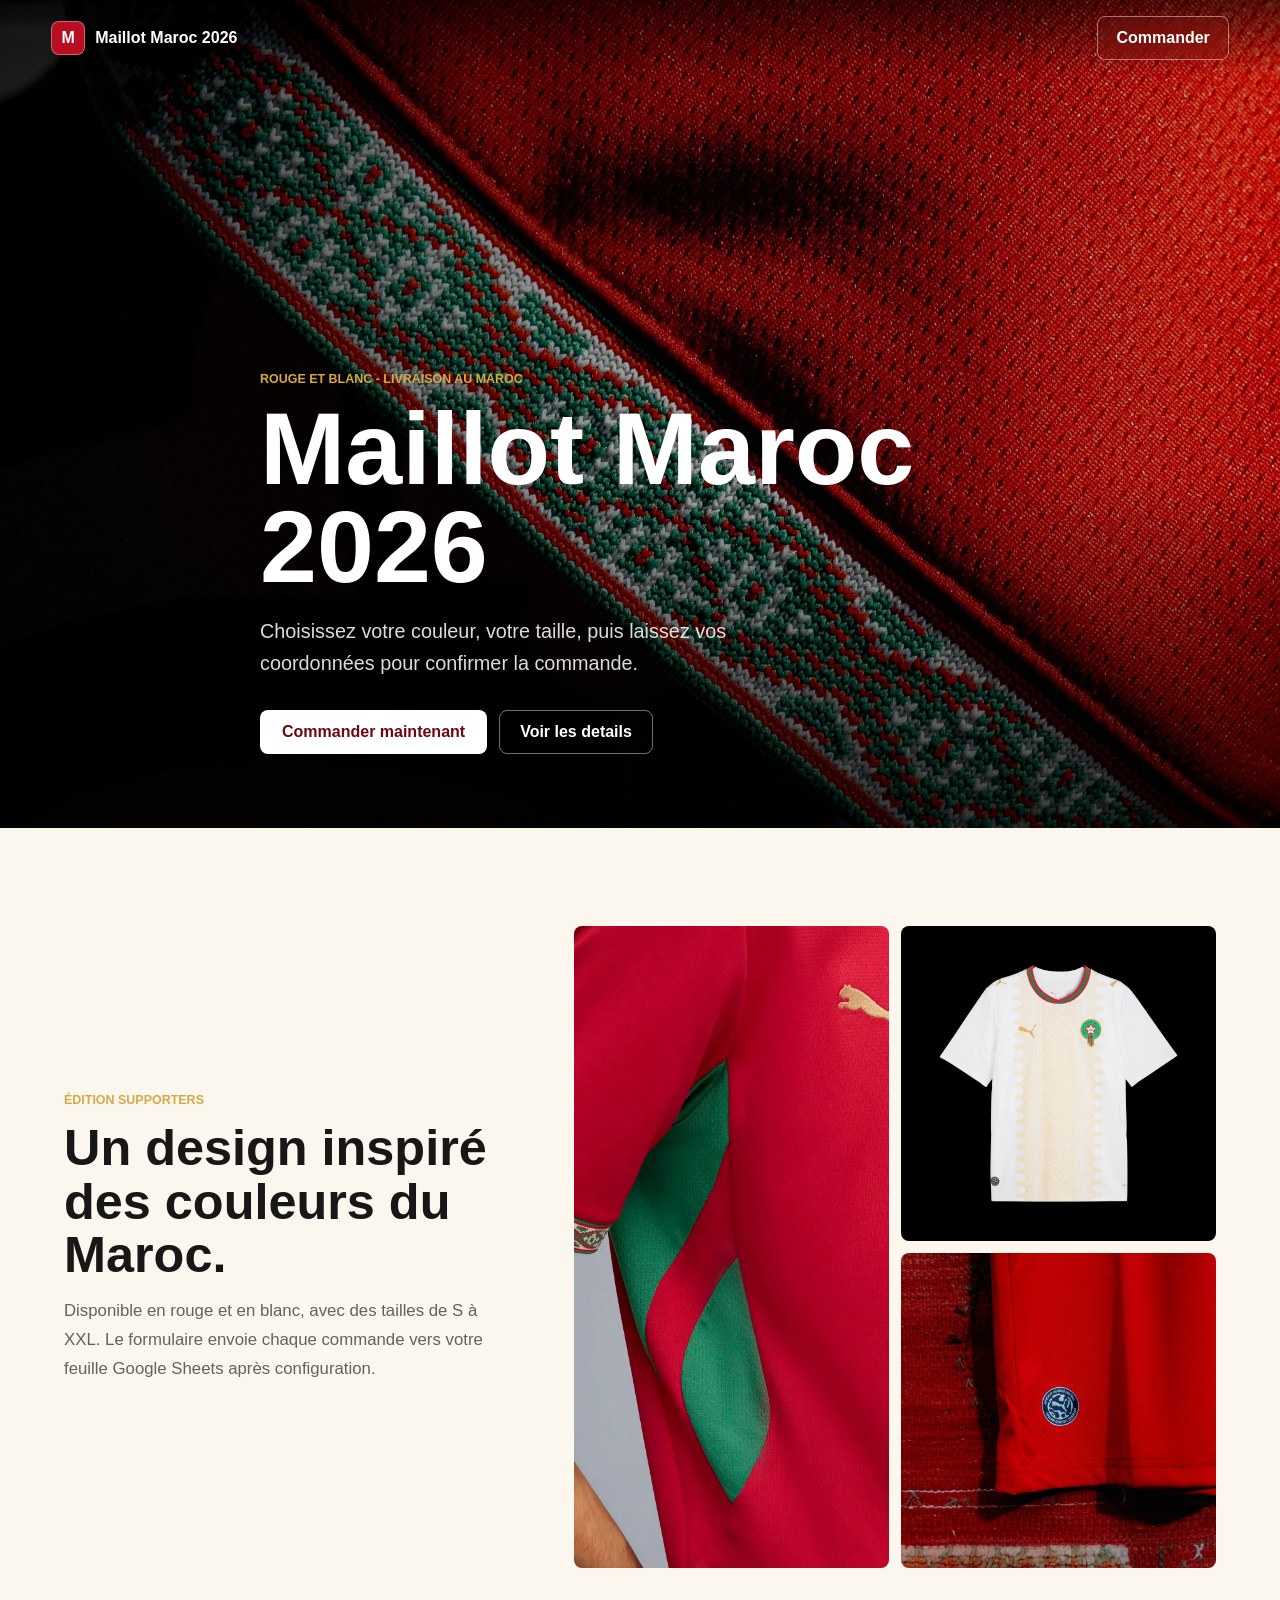
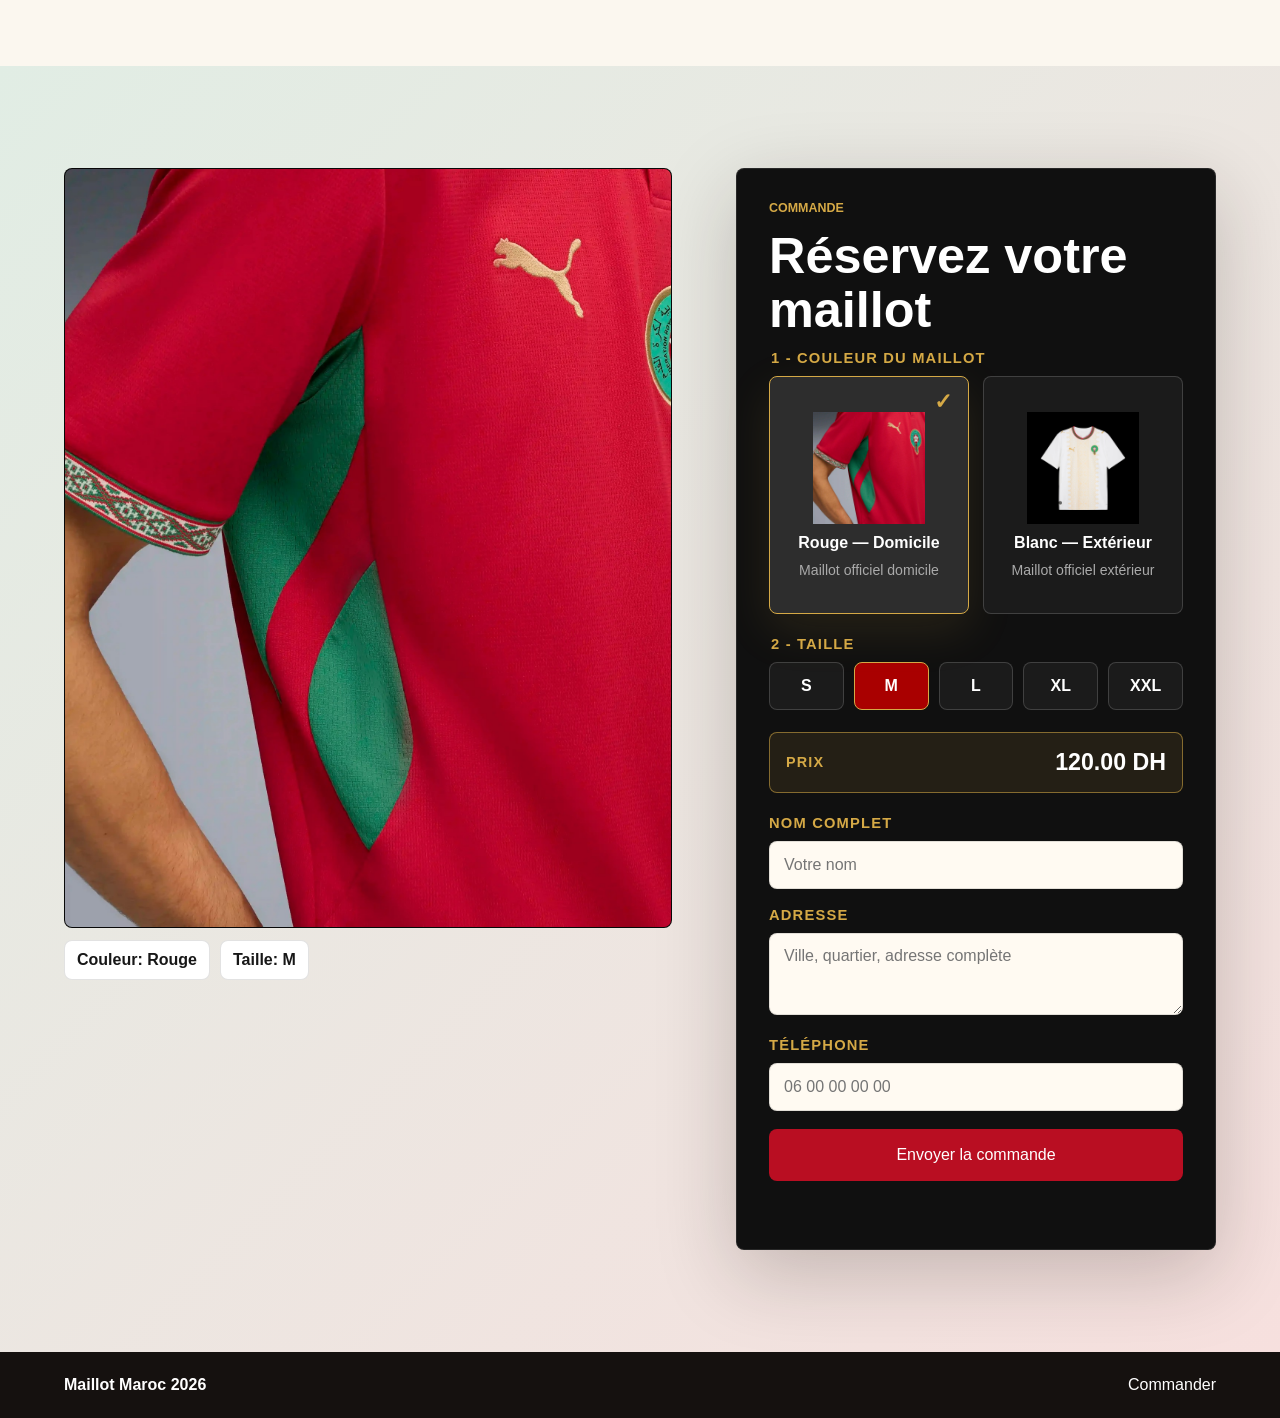
==== index.html @ b68b276f "Add files via upload" ====
<!doctype html>
<html lang="fr">
  <head>
    <meta charset="utf-8">
    <meta name="viewport" content="width=device-width, initial-scale=1">
    <title>Maillot Maroc 2026</title>
    <meta name="description" content="Commander le maillot du Maroc 2026 en rouge ou blanc, tailles S à XXL.">
    <link rel="stylesheet" href="style.css">
  </head>
  <body class="theme-red">
    <header class="site-header" aria-label="En-tete">
      <a class="brand" href="#commande" aria-label="Maillot Maroc 2026">
        <span class="brand-mark">M</span>
        <span>Maillot Maroc 2026</span>
      </a>
      <a class="header-action" href="#commande">Commander</a>
    </header>

    <main>
      <section class="hero" aria-label="Présentation du maillot">
        <div class="hero-bg" aria-hidden="true"></div>
        <div class="hero-shade" aria-hidden="true"></div>
        <div class="hero-content">
          <p class="eyebrow">Rouge et blanc - Livraison au Maroc</p>
          <h1>Maillot Maroc 2026</h1>
          <p class="hero-copy">
            Choisissez votre couleur, votre taille, puis laissez vos coordonnées pour confirmer la commande.
          </p>
          <div class="hero-actions">
            <a class="primary-link" href="#commande">Commander maintenant</a>
            <a class="ghost-link" href="#details">Voir les details</a>
          </div>
        </div>
      </section>

      <section class="product-band" id="details" aria-label="Détails produit">
        <div class="product-copy">
          <p class="section-kicker">Édition supporters</p>
          <h2>Un design inspiré des couleurs du Maroc.</h2>
          <p>
            Disponible en rouge et en blanc, avec des tailles de S à XXL. Le formulaire envoie chaque commande
            vers votre feuille Google Sheets après configuration.
          </p>
        </div>
        <div class="product-gallery" aria-label="Photos du maillot">
            <img src="assets/maillot-rouge.jpg" alt="Maillot Maroc rouge, détail face avant" loading="lazy">
            <img src="assets/maillot-blanc.jpg" alt="Maillot Maroc blanc, face avant" loading="lazy">
          <img src="assets/detail-rouge.jpg" alt="Détail du maillot rouge" loading="lazy">
        </div>
      </section>

      <section class="order-section" id="commande" aria-label="Formulaire de commande">
        <div class="order-preview" aria-live="polite">
          <div class="preview-frame">
            <img id="jerseyImage" src="assets/maillot-rouge.jpg" alt="Maillot Maroc rouge selectionne">
          </div>
          <div class="preview-caption">
            <span id="selectedColorLabel">Couleur: Rouge</span>
            <span id="selectedSizeLabel">Taille: M</span>
          </div>
        </div>

        <form class="order-form" id="orderForm">
          <p class="section-kicker">Commande</p>
          <h2>Réservez votre maillot</h2>

          <fieldset>
            <legend>1 - Couleur du maillot</legend>
            <div class="option-grid color-options">
              <label class="choice color-choice active" data-color="Rouge">
                <input type="radio" name="couleur" value="Rouge" checked>
                <span class="choice-check" aria-hidden="true">✓</span>
                <span class="choice-image-wrap">
                  <img src="assets/maillot-rouge.jpg" alt="" loading="lazy">
                </span>
                <span class="choice-title">Rouge — Domicile</span>
                <span class="choice-subtitle">Maillot officiel domicile</span>
              </label>
              <label class="choice color-choice" data-color="Blanc">
                <input type="radio" name="couleur" value="Blanc">
                <span class="choice-check" aria-hidden="true">✓</span>
                <span class="choice-image-wrap">
                  <img src="assets/maillot-blanc.jpg" alt="" loading="lazy">
                </span>
                <span class="choice-title">Blanc — Extérieur</span>
                <span class="choice-subtitle">Maillot officiel extérieur</span>
              </label>
            </div>
          </fieldset>

          <fieldset>
            <legend>2 - Taille</legend>
            <div class="option-grid size-options">
              <label class="choice"><input type="radio" name="taille" value="S"><span>S</span></label>
              <label class="choice active"><input type="radio" name="taille" value="M" checked><span>M</span></label>
              <label class="choice"><input type="radio" name="taille" value="L"><span>L</span></label>
              <label class="choice"><input type="radio" name="taille" value="XL"><span>XL</span></label>
              <label class="choice"><input type="radio" name="taille" value="XXL"><span>XXL</span></label>
            </div>
          </fieldset>

          <div class="price-box" aria-live="polite">
            <span>Prix</span>
            <strong id="selectedPrice">120.00 DH</strong>
          </div>
          <input type="hidden" name="prix" value="120.00 DH">

          <label class="field">
            <span>Nom complet</span>
            <input type="text" name="nom" autocomplete="name" required placeholder="Votre nom">
          </label>

          <label class="field">
            <span>Adresse</span>
            <textarea name="adresse" rows="3" autocomplete="street-address" required placeholder="Ville, quartier, adresse complète"></textarea>
          </label>

          <label class="field">
            <span>Téléphone</span>
            <input type="tel" name="telephone" autocomplete="tel" required inputmode="tel" placeholder="06 00 00 00 00">
          </label>

          <button class="submit-button" type="submit">Envoyer la commande</button>
          <p class="form-status" id="formStatus" role="status"></p>
        </form>
      </section>
    </main>

    <footer class="site-footer">
      <span>Maillot Maroc 2026</span>
      <a href="#commande">Commander</a>
    </footer>

    <script src="script.js"></script>
  </body>
</html>
---- style.css ----
:root {
  --red: #b90e22;
  --deep-red: #6d0714;
  --green: #087a55;
  --gold: #d5a946;
  --ink: #171717;
  --muted: #65615b;
  --paper: #fbf7ef;
  --white: #ffffff;
  --line: rgba(23, 23, 23, 0.12);
}

* {
  box-sizing: border-box;
}

html {
  scroll-behavior: smooth;
  scroll-padding-top: 82px;
}

body {
  margin: 0;
  font-family: Arial, Helvetica, sans-serif;
  color: var(--ink);
  background: var(--paper);
}

img {
  display: block;
  max-width: 100%;
}

a {
  color: inherit;
  text-decoration: none;
}

.site-header {
  position: fixed;
  top: 0;
  left: 0;
  right: 0;
  z-index: 20;
  display: flex;
  align-items: center;
  justify-content: space-between;
  gap: 16px;
  padding: 16px clamp(18px, 4vw, 56px);
  color: var(--white);
  background: linear-gradient(180deg, rgba(0, 0, 0, 0.58), rgba(0, 0, 0, 0));
}

.brand,
.header-action,
.primary-link,
.ghost-link {
  min-height: 44px;
  display: inline-flex;
  align-items: center;
  justify-content: center;
}

.brand {
  gap: 10px;
  font-weight: 800;
}

.brand-mark {
  width: 34px;
  height: 34px;
  display: grid;
  place-items: center;
  border-radius: 8px;
  background: var(--red);
  color: var(--white);
  border: 1px solid rgba(255, 255, 255, 0.35);
}

.header-action {
  padding: 0 18px;
  border: 1px solid rgba(255, 255, 255, 0.44);
  border-radius: 8px;
  font-weight: 700;
  backdrop-filter: blur(12px);
}

.hero {
  position: relative;
  min-height: 92vh;
  display: grid;
  align-items: end;
  overflow: hidden;
}

.hero-bg,
.hero-shade {
  position: absolute;
  inset: 0;
}

.hero-bg {
  background-image: url("assets/fond-rouge.jpg");
  background-size: cover;
  background-position: center;
  transition: background-image 250ms ease;
  transform: scale(1.02);
}

.theme-white .hero-bg {
  background-image: url("assets/fond-blanc.jpg");
}

.hero-shade {
  background:
    linear-gradient(90deg, rgba(0, 0, 0, 0.78), rgba(0, 0, 0, 0.34) 48%, rgba(0, 0, 0, 0.1)),
    linear-gradient(0deg, rgba(0, 0, 0, 0.72), rgba(0, 0, 0, 0.04) 42%);
}

.hero-content {
  position: relative;
  z-index: 1;
  width: min(760px, calc(100% - 36px));
  margin: 0 auto;
  padding: 120px 0 74px;
  color: var(--white);
}

.eyebrow,
.section-kicker {
  margin: 0 0 14px;
  color: var(--gold);
  font-size: 0.78rem;
  font-weight: 800;
  text-transform: uppercase;
}

h1,
h2,
p {
  margin-top: 0;
}

h1 {
  margin-bottom: 18px;
  font-size: clamp(2.9rem, 8vw, 6.8rem);
  line-height: 0.96;
  letter-spacing: 0;
}

h2 {
  margin-bottom: 14px;
  font-size: clamp(1.9rem, 4vw, 3.15rem);
  line-height: 1.06;
  letter-spacing: 0;
}

.hero-copy {
  max-width: 580px;
  color: rgba(255, 255, 255, 0.86);
  font-size: clamp(1.04rem, 2vw, 1.24rem);
  line-height: 1.65;
}

.hero-actions {
  display: flex;
  flex-wrap: wrap;
  gap: 12px;
  margin-top: 30px;
}

.primary-link,
.ghost-link,
.submit-button {
  border-radius: 8px;
  font-weight: 800;
}

.primary-link {
  padding: 0 22px;
  background: var(--white);
  color: var(--deep-red);
}

.ghost-link {
  padding: 0 20px;
  border: 1px solid rgba(255, 255, 255, 0.44);
  color: var(--white);
}

.product-band {
  display: grid;
  grid-template-columns: minmax(0, 0.82fr) minmax(0, 1.18fr);
  gap: clamp(24px, 5vw, 64px);
  align-items: center;
  padding: clamp(54px, 8vw, 98px) clamp(18px, 5vw, 72px);
  background: var(--paper);
}

.product-band,
.order-section {
  scroll-margin-top: 82px;
}

.product-copy p:not(.section-kicker) {
  max-width: 560px;
  color: var(--muted);
  line-height: 1.75;
  font-size: 1.05rem;
}

.product-gallery {
  display: grid;
  grid-template-columns: 1fr 1fr;
  gap: 12px;
}

.product-gallery img {
  width: 100%;
  height: 100%;
  min-height: 230px;
  object-fit: cover;
  border-radius: 8px;
  background: #111;
}

.product-gallery img:first-child {
  grid-row: span 2;
}

.order-section {
  display: grid;
  grid-template-columns: minmax(0, 0.95fr) minmax(320px, 0.75fr);
  gap: clamp(28px, 5vw, 70px);
  align-items: start;
  padding: clamp(54px, 8vw, 102px) clamp(18px, 5vw, 72px);
  background:
    linear-gradient(135deg, rgba(8, 122, 85, 0.12), rgba(185, 14, 34, 0.12)),
    #fffdf8;
}

.order-preview {
  position: sticky;
  top: 92px;
}

.preview-frame {
  aspect-ratio: 4 / 5;
  display: grid;
  place-items: center;
  overflow: hidden;
  border-radius: 8px;
  background: #070707;
  border: 1px solid var(--line);
}

.preview-frame img {
  width: 100%;
  height: 100%;
  object-fit: cover;
}

.preview-caption {
  display: flex;
  flex-wrap: wrap;
  gap: 10px;
  margin-top: 12px;
}

.preview-caption span {
  padding: 10px 12px;
  border-radius: 8px;
  background: var(--white);
  border: 1px solid var(--line);
  font-weight: 800;
}

.order-form {
  padding: clamp(20px, 4vw, 32px);
  border-radius: 8px;
  background: #101010;
  border: 1px solid rgba(255, 255, 255, 0.1);
  color: var(--white);
  box-shadow: 0 24px 80px rgba(32, 24, 17, 0.22);
}

fieldset {
  margin: 0 0 22px;
  padding: 0;
  border: 0;
}

legend,
.field span {
  display: block;
  margin-bottom: 10px;
  color: var(--gold);
  font-size: 0.92rem;
  font-weight: 800;
  letter-spacing: 0.08em;
  text-transform: uppercase;
}

.option-grid {
  display: grid;
  gap: 10px;
}

.color-options {
  grid-template-columns: 1fr 1fr;
  gap: 14px;
}

.size-options {
  grid-template-columns: repeat(5, minmax(0, 1fr));
}

.choice {
  min-height: 48px;
  display: flex;
  align-items: center;
  justify-content: center;
  gap: 10px;
  padding: 10px;
  border: 1px solid var(--line);
  border-radius: 8px;
  cursor: pointer;
  font-weight: 800;
  background: #fffaf2;
  transition: border-color 160ms ease, box-shadow 160ms ease, transform 160ms ease;
}

.color-choice {
  position: relative;
  min-height: 238px;
  flex-direction: column;
  align-items: center;
  justify-content: center;
  gap: 10px;
  padding: 20px 16px;
  color: var(--white);
  background: #1b1b1b;
  border-color: rgba(255, 255, 255, 0.16);
}

.choice input {
  position: absolute;
  opacity: 0;
  pointer-events: none;
}

.choice.active {
  border-color: var(--green);
  box-shadow: 0 0 0 3px rgba(8, 122, 85, 0.12);
}

.color-choice.active {
  border-color: var(--gold);
  background: #2d2d2d;
  box-shadow: 0 16px 48px rgba(213, 169, 70, 0.12);
}

.choice-check {
  position: absolute;
  top: 14px;
  right: 16px;
  color: var(--gold);
  font-size: 1.35rem;
  font-weight: 900;
  line-height: 1;
  opacity: 0;
}

.color-choice.active .choice-check {
  opacity: 1;
}

.choice-image-wrap {
  width: 112px;
  height: 112px;
  display: grid;
  place-items: center;
  overflow: hidden;
  background: #050505;
}

.choice-image-wrap img {
  width: 100%;
  height: 100%;
  object-fit: cover;
}

.choice-title,
.choice-subtitle {
  display: block;
  text-align: center;
}

.choice-title {
  font-size: 1rem;
  font-weight: 900;
}

.choice-subtitle {
  color: #aaa;
  font-size: 0.88rem;
  font-weight: 500;
}

.size-options .choice {
  color: var(--white);
  background: #1b1b1b;
  border-color: rgba(255, 255, 255, 0.16);
}

.size-options .choice.active {
  color: var(--white);
  background: #a90000;
  border-color: var(--gold);
  box-shadow: none;
}

.choice:hover {
  transform: translateY(-1px);
}

.swatch {
  width: 22px;
  height: 22px;
  border-radius: 50%;
  border: 2px solid var(--white);
  box-shadow: 0 0 0 1px var(--line);
}

.swatch-red {
  background: var(--red);
}

.swatch-white {
  background: var(--white);
}

.price-box {
  display: flex;
  align-items: center;
  justify-content: space-between;
  gap: 16px;
  margin: 0 0 22px;
  padding: 16px;
  border: 1px solid rgba(213, 169, 70, 0.55);
  border-radius: 8px;
  background: rgba(213, 169, 70, 0.1);
}

.price-box span {
  color: var(--gold);
  font-size: 0.9rem;
  font-weight: 800;
  letter-spacing: 0.08em;
  text-transform: uppercase;
}

.price-box strong {
  color: var(--white);
  font-size: 1.45rem;
}

.field {
  display: block;
  margin-bottom: 18px;
}

input,
textarea {
  width: 100%;
  min-height: 48px;
  border: 1px solid var(--line);
  border-radius: 8px;
  padding: 13px 14px;
  color: var(--ink);
  background: #fffaf2;
  font: inherit;
  outline: none;
}

textarea {
  resize: vertical;
}

input:focus,
textarea:focus {
  border-color: var(--green);
  box-shadow: 0 0 0 3px rgba(8, 122, 85, 0.13);
}

.submit-button {
  width: 100%;
  min-height: 52px;
  border: 0;
  color: var(--white);
  background: var(--red);
  cursor: pointer;
  font: inherit;
}

.submit-button:disabled {
  cursor: wait;
  opacity: 0.72;
}

.form-status {
  min-height: 22px;
  margin: 14px 0 0;
  color: #bdb6aa;
  line-height: 1.45;
}

.form-status.success {
  color: #62d9ad;
  font-weight: 800;
}

.form-status.error {
  color: #ffced5;
  font-weight: 800;
}

.site-footer {
  display: flex;
  justify-content: space-between;
  gap: 18px;
  padding: 24px clamp(18px, 5vw, 72px);
  color: var(--white);
  background: #15110f;
}

.site-footer span {
  font-weight: 800;
}

@media (max-width: 860px) {
  .product-band,
  .order-section {
    grid-template-columns: 1fr;
  }

  .order-preview {
    position: static;
  }

  .hero-content {
    margin-left: 18px;
    margin-right: 18px;
  }
}

@media (max-width: 560px) {
  html {
    scroll-padding-top: 96px;
  }

  .site-header {
    padding: 10px 12px;
    background: rgba(16, 12, 10, 0.78);
    border-bottom: 1px solid rgba(255, 255, 255, 0.12);
    backdrop-filter: blur(16px);
  }

  .brand span:last-child {
    display: none;
  }

  .brand-mark {
    width: 38px;
    height: 38px;
  }

  .header-action {
    min-height: 38px;
    padding: 0 14px;
    font-size: 0.92rem;
    background: rgba(255, 255, 255, 0.08);
  }

  .hero {
    min-height: 100svh;
    align-items: end;
  }

  .hero-bg {
    background-position: 35% center;
  }

  .theme-white .hero-bg {
    background-position: 54% center;
  }

  .hero-shade {
    background:
      linear-gradient(0deg, rgba(0, 0, 0, 0.82), rgba(0, 0, 0, 0.12) 54%),
      linear-gradient(90deg, rgba(0, 0, 0, 0.62), rgba(0, 0, 0, 0.2));
  }

  .hero-content {
    width: calc(100% - 32px);
    margin-left: 16px;
    margin-right: 16px;
    padding: 96px 0 34px;
  }

  h1 {
    margin-bottom: 14px;
    font-size: clamp(2.45rem, 13vw, 3.35rem);
    line-height: 1;
  }

  h2 {
    font-size: clamp(1.55rem, 8vw, 2.05rem);
    line-height: 1.1;
  }

  .eyebrow,
  .section-kicker {
    margin-bottom: 10px;
    font-size: 0.72rem;
  }

  .hero-copy {
    font-size: 1rem;
    line-height: 1.55;
  }

  .hero-actions {
    display: grid;
    gap: 10px;
    margin-top: 22px;
  }

  .primary-link,
  .ghost-link {
    width: 100%;
    min-height: 48px;
    padding: 0 14px;
  }

  .product-band,
  .order-section {
    scroll-margin-top: 96px;
    padding: 38px 14px;
  }

  .product-copy p:not(.section-kicker) {
    font-size: 0.98rem;
    line-height: 1.65;
  }

  .product-gallery {
    display: flex;
    gap: 10px;
    margin-left: -14px;
    margin-right: -14px;
    padding: 0 14px 4px;
    overflow-x: auto;
    scroll-snap-type: x mandatory;
  }

  .product-gallery img {
    flex: 0 0 min(78vw, 320px);
    height: 330px;
    min-height: 0;
    scroll-snap-align: start;
  }

  .order-section {
    gap: 18px;
  }

  .order-form {
    order: 1;
    padding: 18px;
  }

  .order-preview {
    order: 2;
  }

  .preview-frame {
    aspect-ratio: 1 / 1.08;
  }

  .preview-caption {
    display: grid;
    grid-template-columns: 1fr 1fr;
    gap: 8px;
  }

  .preview-caption span {
    padding: 9px 10px;
    text-align: center;
    font-size: 0.9rem;
  }

  fieldset {
    margin-bottom: 18px;
  }

  legend,
  .field span {
    margin-bottom: 8px;
    font-size: 0.9rem;
  }

  .size-options {
    grid-template-columns: repeat(5, minmax(0, 1fr));
    gap: 7px;
  }

  .color-options {
    grid-template-columns: 1fr 1fr;
    gap: 10px;
  }

  .choice {
    min-height: 46px;
    padding: 8px 6px;
    font-size: 0.94rem;
  }

  .color-choice {
    min-height: 204px;
    padding: 16px 10px;
  }

  .choice-image-wrap {
    width: 92px;
    height: 92px;
  }

  .choice-title {
    font-size: 0.9rem;
    line-height: 1.25;
  }

  .choice-subtitle {
    font-size: 0.76rem;
    line-height: 1.35;
  }

  .choice-check {
    top: 10px;
    right: 12px;
    font-size: 1.15rem;
  }

  .price-box {
    margin-bottom: 18px;
    padding: 14px;
  }

  .price-box strong {
    font-size: 1.28rem;
  }

  .swatch {
    width: 18px;
    height: 18px;
  }

  .field {
    margin-bottom: 15px;
  }

  input,
  textarea {
    min-height: 50px;
    padding: 13px 12px;
    font-size: 16px;
  }

  .submit-button {
    min-height: 52px;
  }

  .site-footer {
    padding: 20px 14px;
    font-size: 0.92rem;
  }
}
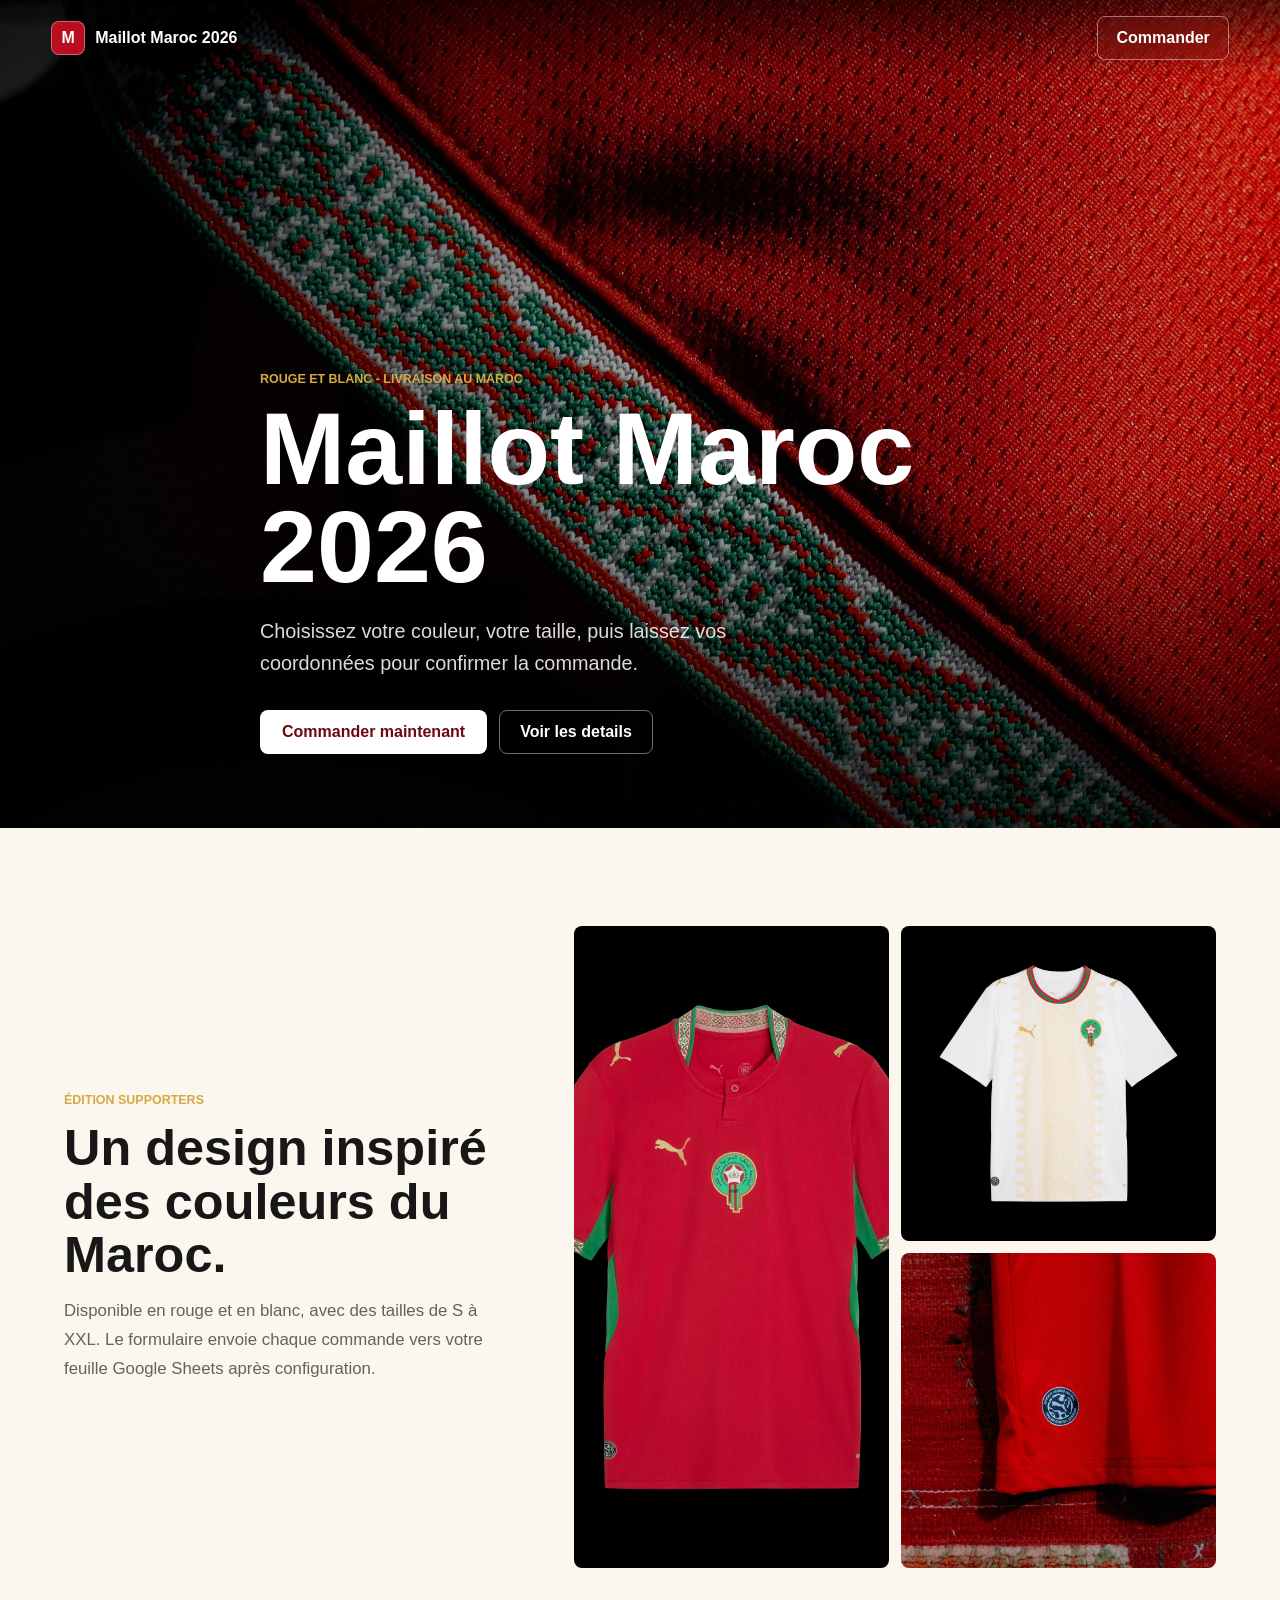
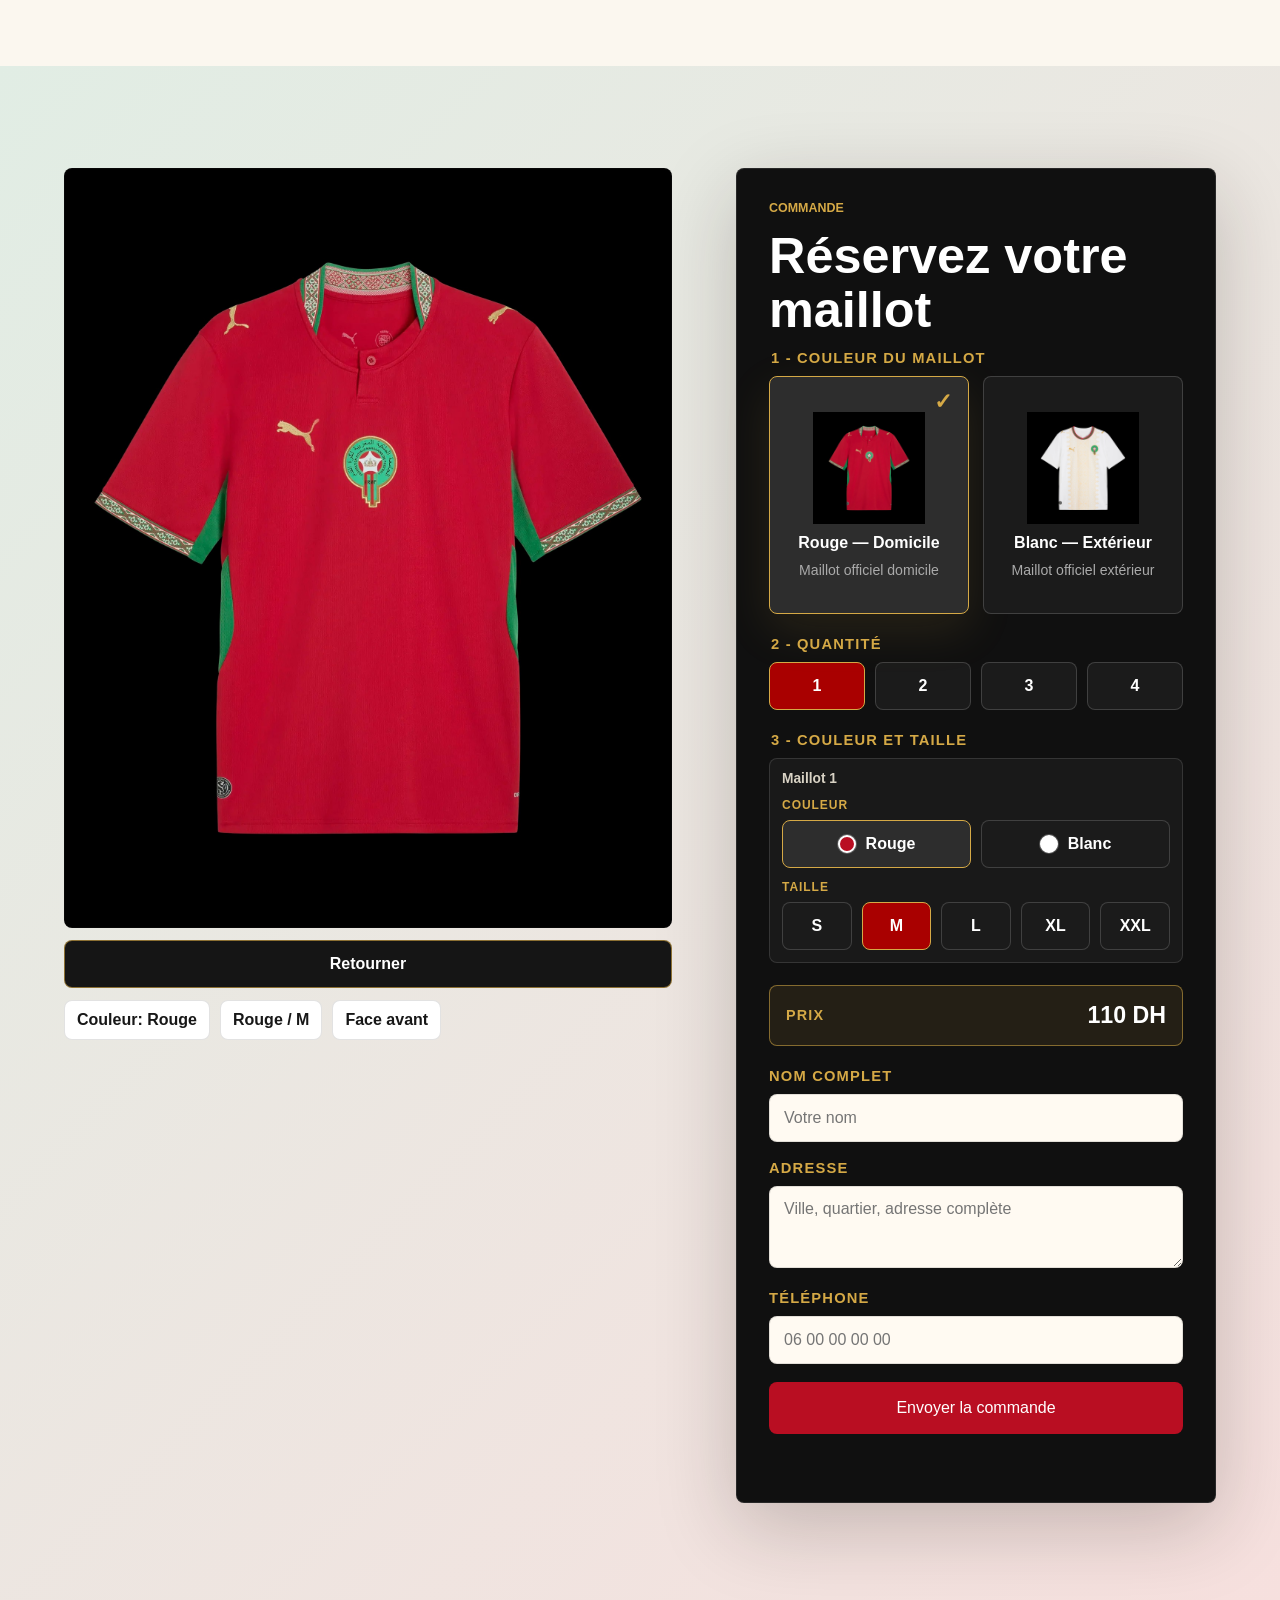
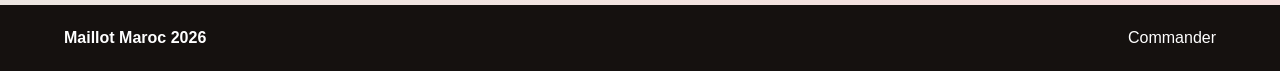
==== commit 1cf7ed6b: "Add files via upload" ====
--- a/index.html
+++ b/index.html
@@ -54,9 +54,13 @@
           <div class="preview-frame">
             <img id="jerseyImage" src="assets/maillot-rouge.jpg" alt="Maillot Maroc rouge selectionne">
           </div>
+          <button class="flip-button" type="button" id="flipPreviewButton" aria-label="Voir le dos du maillot">
+            Retourner
+          </button>
           <div class="preview-caption">
             <span id="selectedColorLabel">Couleur: Rouge</span>
             <span id="selectedSizeLabel">Taille: M</span>
+            <span id="selectedSideLabel">Face avant</span>
           </div>
         </div>
 
@@ -89,21 +93,27 @@
           </fieldset>
 
           <fieldset>
-            <legend>2 - Taille</legend>
-            <div class="option-grid size-options">
-              <label class="choice"><input type="radio" name="taille" value="S"><span>S</span></label>
-              <label class="choice active"><input type="radio" name="taille" value="M" checked><span>M</span></label>
-              <label class="choice"><input type="radio" name="taille" value="L"><span>L</span></label>
-              <label class="choice"><input type="radio" name="taille" value="XL"><span>XL</span></label>
-              <label class="choice"><input type="radio" name="taille" value="XXL"><span>XXL</span></label>
+            <legend>2 - Quantité</legend>
+            <div class="option-grid quantity-options">
+              <label class="choice active"><input type="radio" name="quantite" value="1" checked><span>1</span></label>
+              <label class="choice"><input type="radio" name="quantite" value="2"><span>2</span></label>
+              <label class="choice"><input type="radio" name="quantite" value="3"><span>3</span></label>
+              <label class="choice"><input type="radio" name="quantite" value="4"><span>4</span></label>
             </div>
+          </fieldset>
+
+          <fieldset>
+            <legend>3 - Couleur et taille</legend>
+            <div class="size-groups" id="sizeGroups"></div>
           </fieldset>
 
           <div class="price-box" aria-live="polite">
             <span>Prix</span>
-            <strong id="selectedPrice">120.00 DH</strong>
+            <strong id="selectedPrice">110 DH</strong>
           </div>
-          <input type="hidden" name="prix" value="120.00 DH">
+          <input type="hidden" name="prix" value="110 DH">
+          <input type="hidden" name="couleurs" value="Rouge">
+          <input type="hidden" name="tailles" value="M">
 
           <label class="field">
             <span>Nom complet</span>
--- a/style.css
+++ b/style.css
@@ -260,6 +260,23 @@
   object-fit: cover;
 }
 
+.flip-button {
+  width: 100%;
+  min-height: 48px;
+  margin-top: 12px;
+  border: 1px solid rgba(213, 169, 70, 0.62);
+  border-radius: 8px;
+  color: var(--white);
+  background: #151515;
+  cursor: pointer;
+  font: inherit;
+  font-weight: 900;
+}
+
+.flip-button:hover {
+  background: #242424;
+}
+
 .preview-caption {
   display: flex;
   flex-wrap: wrap;
@@ -311,8 +328,13 @@
   gap: 14px;
 }
 
-.size-options {
+.size-options,
+.quantity-options {
   grid-template-columns: repeat(5, minmax(0, 1fr));
+}
+
+.quantity-options {
+  grid-template-columns: repeat(4, minmax(0, 1fr));
 }
 
 .choice {
@@ -407,17 +429,73 @@
   font-weight: 500;
 }
 
-.size-options .choice {
+.size-options .choice,
+.quantity-options .choice {
   color: var(--white);
   background: #1b1b1b;
   border-color: rgba(255, 255, 255, 0.16);
 }
 
-.size-options .choice.active {
+.size-options .choice.active,
+.quantity-options .choice.active {
   color: var(--white);
   background: #a90000;
   border-color: var(--gold);
   box-shadow: none;
+}
+
+.size-groups {
+  display: grid;
+  gap: 14px;
+}
+
+.size-group {
+  padding: 12px;
+  border: 1px solid rgba(255, 255, 255, 0.12);
+  border-radius: 8px;
+  background: rgba(255, 255, 255, 0.04);
+}
+
+.size-group-title {
+  display: block;
+  margin-bottom: 10px;
+  color: #d8d2c4;
+  font-size: 0.86rem;
+  font-weight: 800;
+}
+
+.item-option-label {
+  display: block;
+  margin: 12px 0 8px;
+  color: var(--gold);
+  font-size: 0.75rem;
+  font-weight: 900;
+  letter-spacing: 0.08em;
+  text-transform: uppercase;
+}
+
+.item-color-options {
+  grid-template-columns: 1fr 1fr;
+}
+
+.item-color-options .choice {
+  color: var(--white);
+  background: #1b1b1b;
+  border-color: rgba(255, 255, 255, 0.16);
+}
+
+.item-color-options .choice.active {
+  border-color: var(--gold);
+  background: #2d2d2d;
+  box-shadow: none;
+}
+
+.mini-swatch {
+  width: 18px;
+  height: 18px;
+  border-radius: 50%;
+  border: 2px solid var(--white);
+  box-shadow: 0 0 0 1px rgba(255, 255, 255, 0.24);
 }
 
 .choice:hover {
@@ -690,7 +768,7 @@
 
   .preview-caption {
     display: grid;
-    grid-template-columns: 1fr 1fr;
+    grid-template-columns: 1fr;
     gap: 8px;
   }
 
@@ -710,8 +788,25 @@
     font-size: 0.9rem;
   }
 
-  .size-options {
+  .size-options,
+  .quantity-options {
     grid-template-columns: repeat(5, minmax(0, 1fr));
+    gap: 7px;
+  }
+
+  .quantity-options {
+    grid-template-columns: repeat(4, minmax(0, 1fr));
+  }
+
+  .size-groups {
+    gap: 10px;
+  }
+
+  .size-group {
+    padding: 10px;
+  }
+
+  .item-color-options {
     gap: 7px;
   }
 
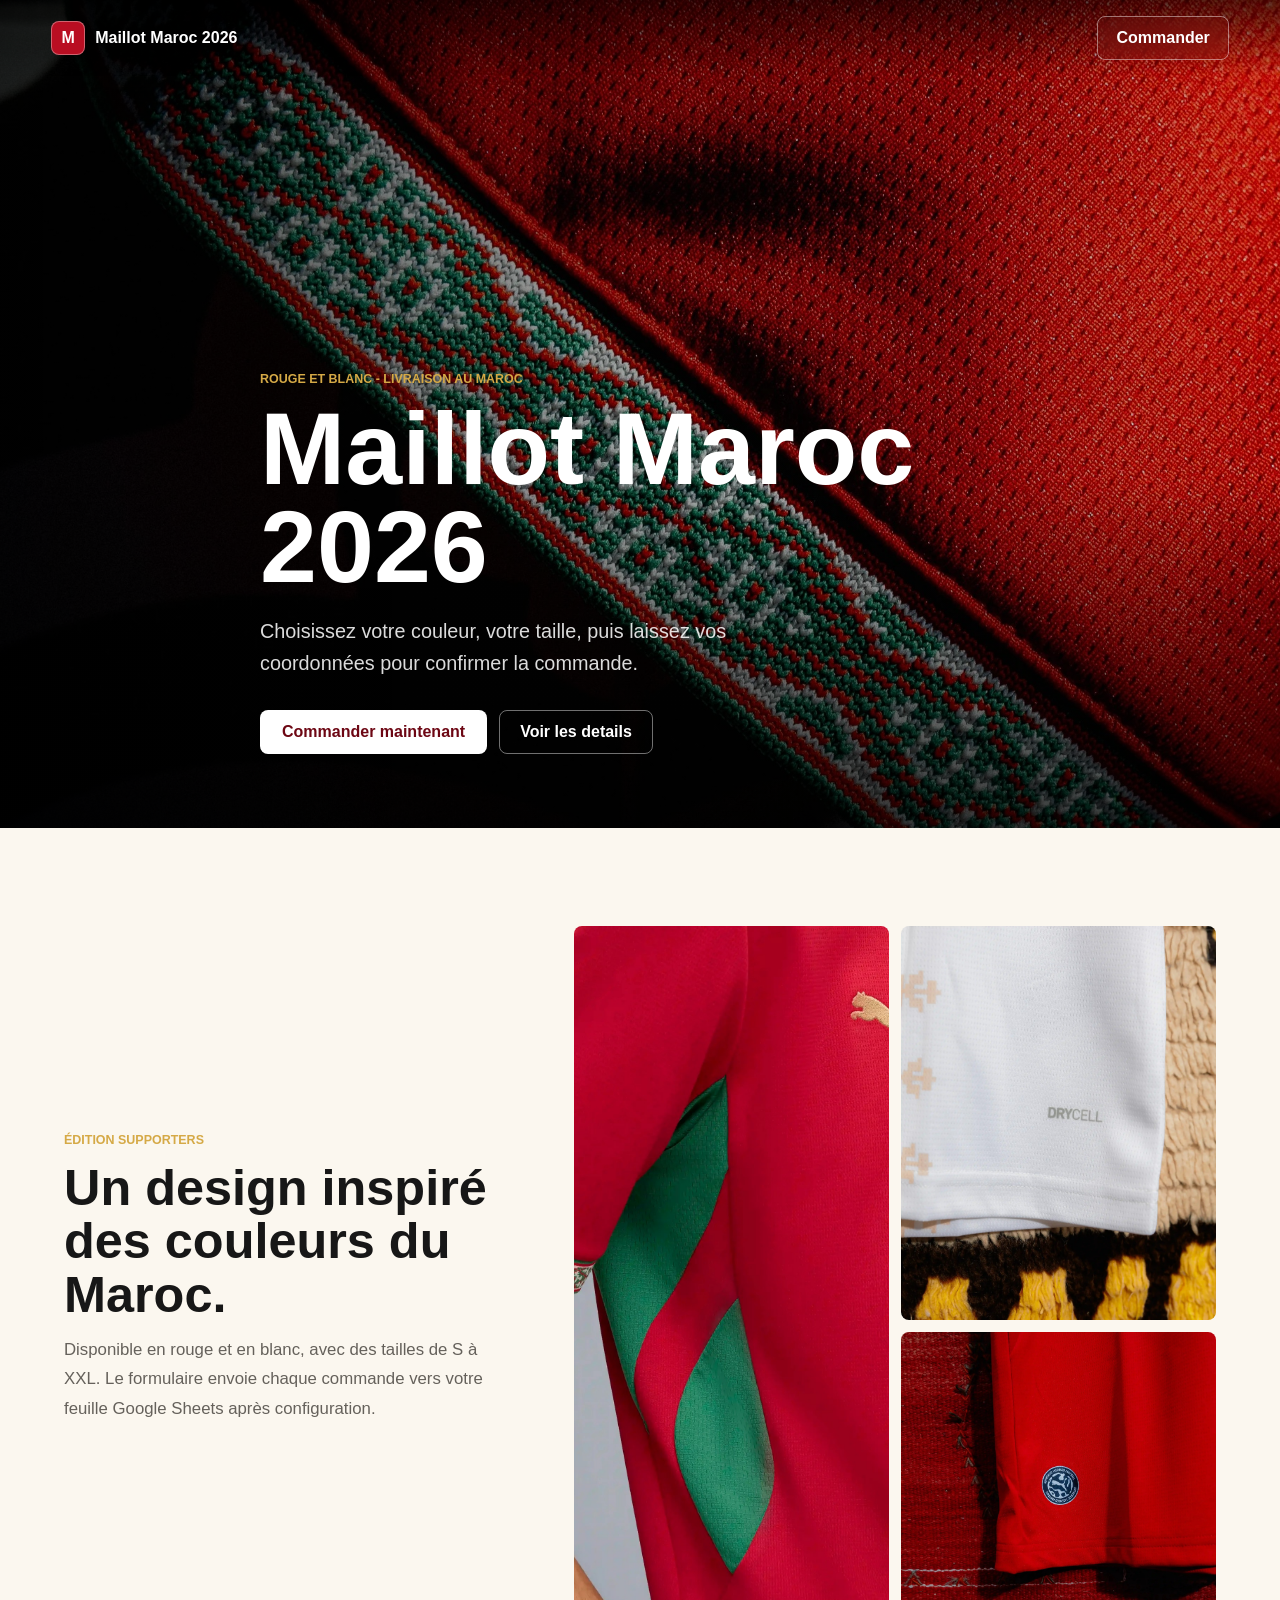
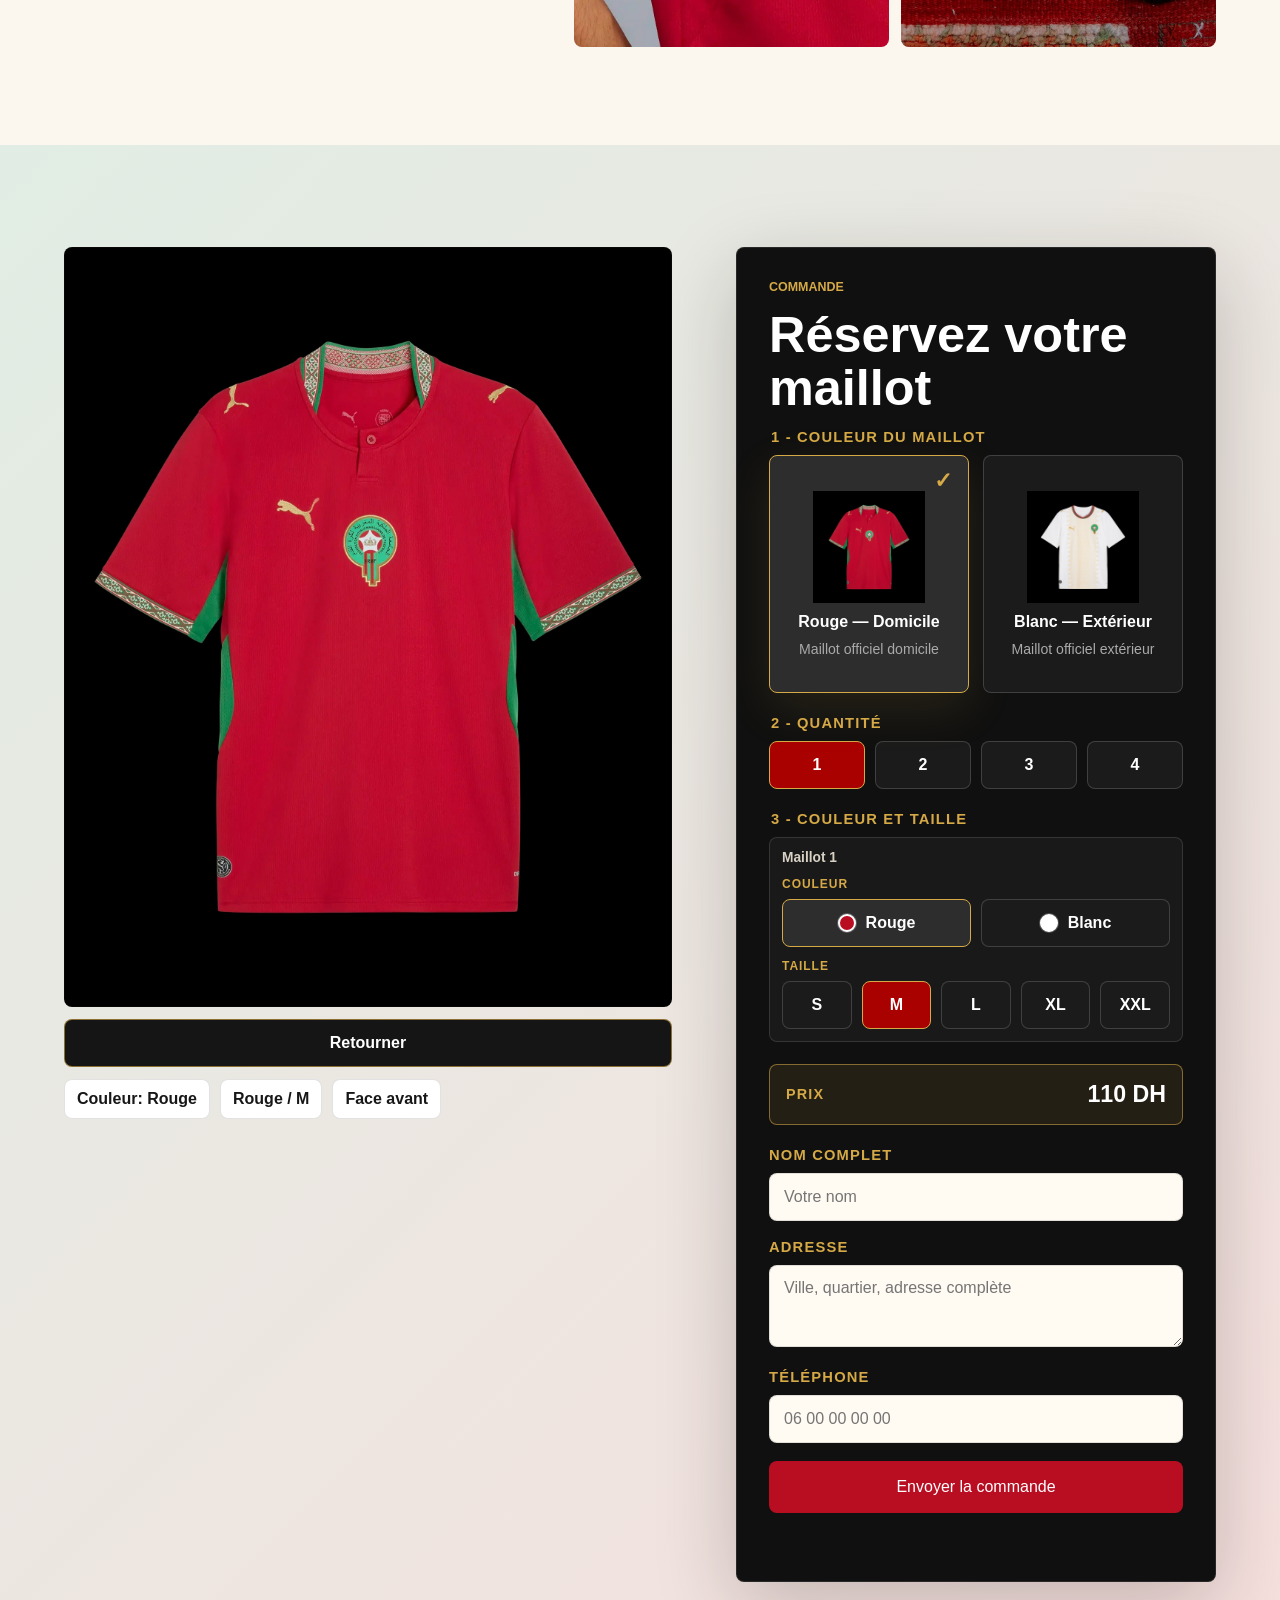
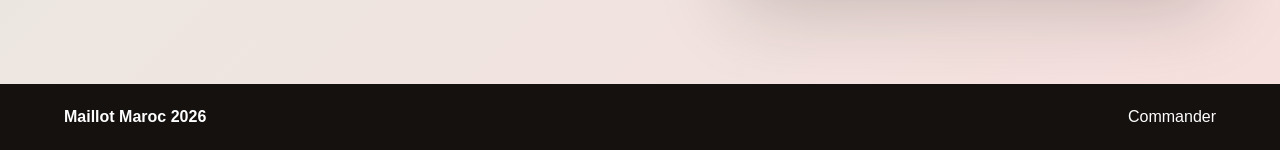
==== commit ac95d947: "Update index.html" ====
--- a/index.html
+++ b/index.html
@@ -43,8 +43,8 @@
           </p>
         </div>
         <div class="product-gallery" aria-label="Photos du maillot">
-            <img src="assets/maillot-rouge.jpg" alt="Maillot Maroc rouge, détail face avant" loading="lazy">
-            <img src="assets/maillot-blanc.jpg" alt="Maillot Maroc blanc, face avant" loading="lazy">
+            <img src="assets/maillot-rougee.jpg" alt="Maillot Maroc rouge, détail face avant" loading="lazy">
+            <img src="assets/maillot-blancc.jpg" alt="Maillot Maroc blanc, face avant" loading="lazy">
           <img src="assets/detail-rouge.jpg" alt="Détail du maillot rouge" loading="lazy">
         </div>
       </section>
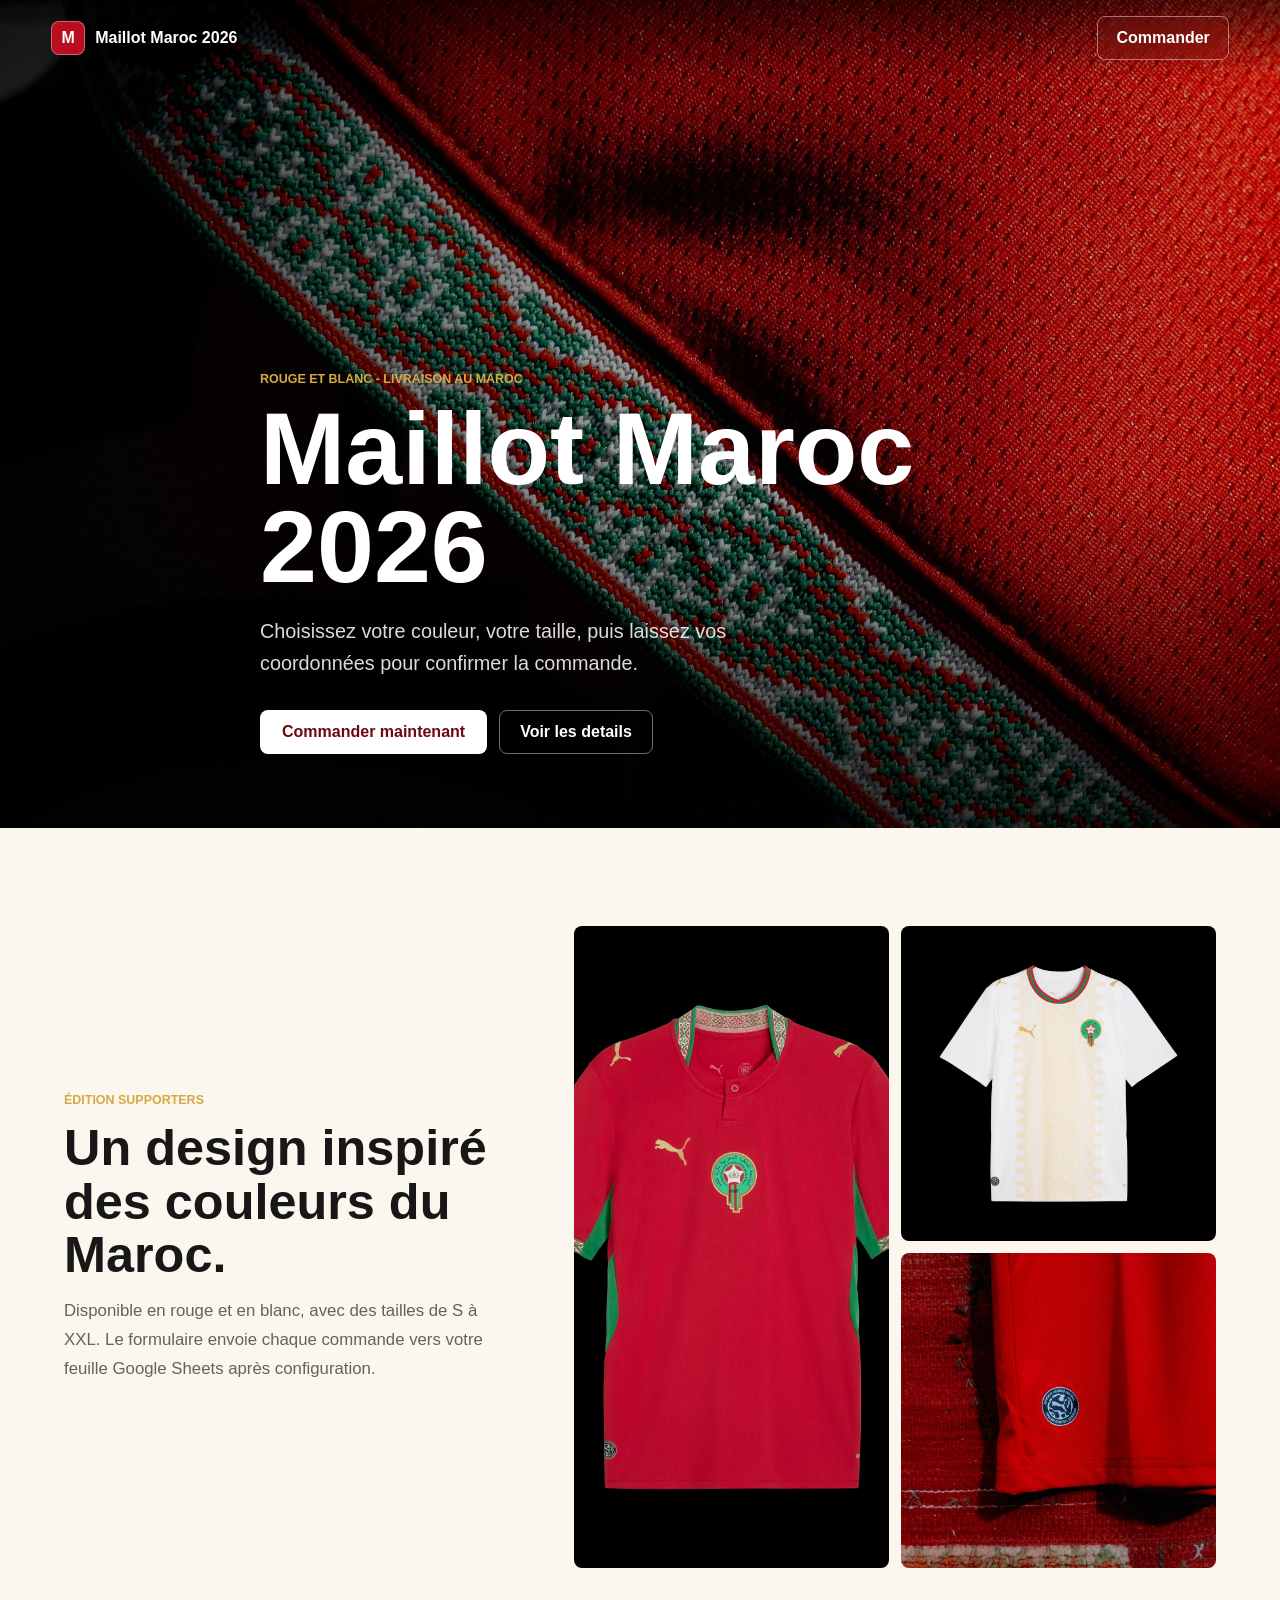
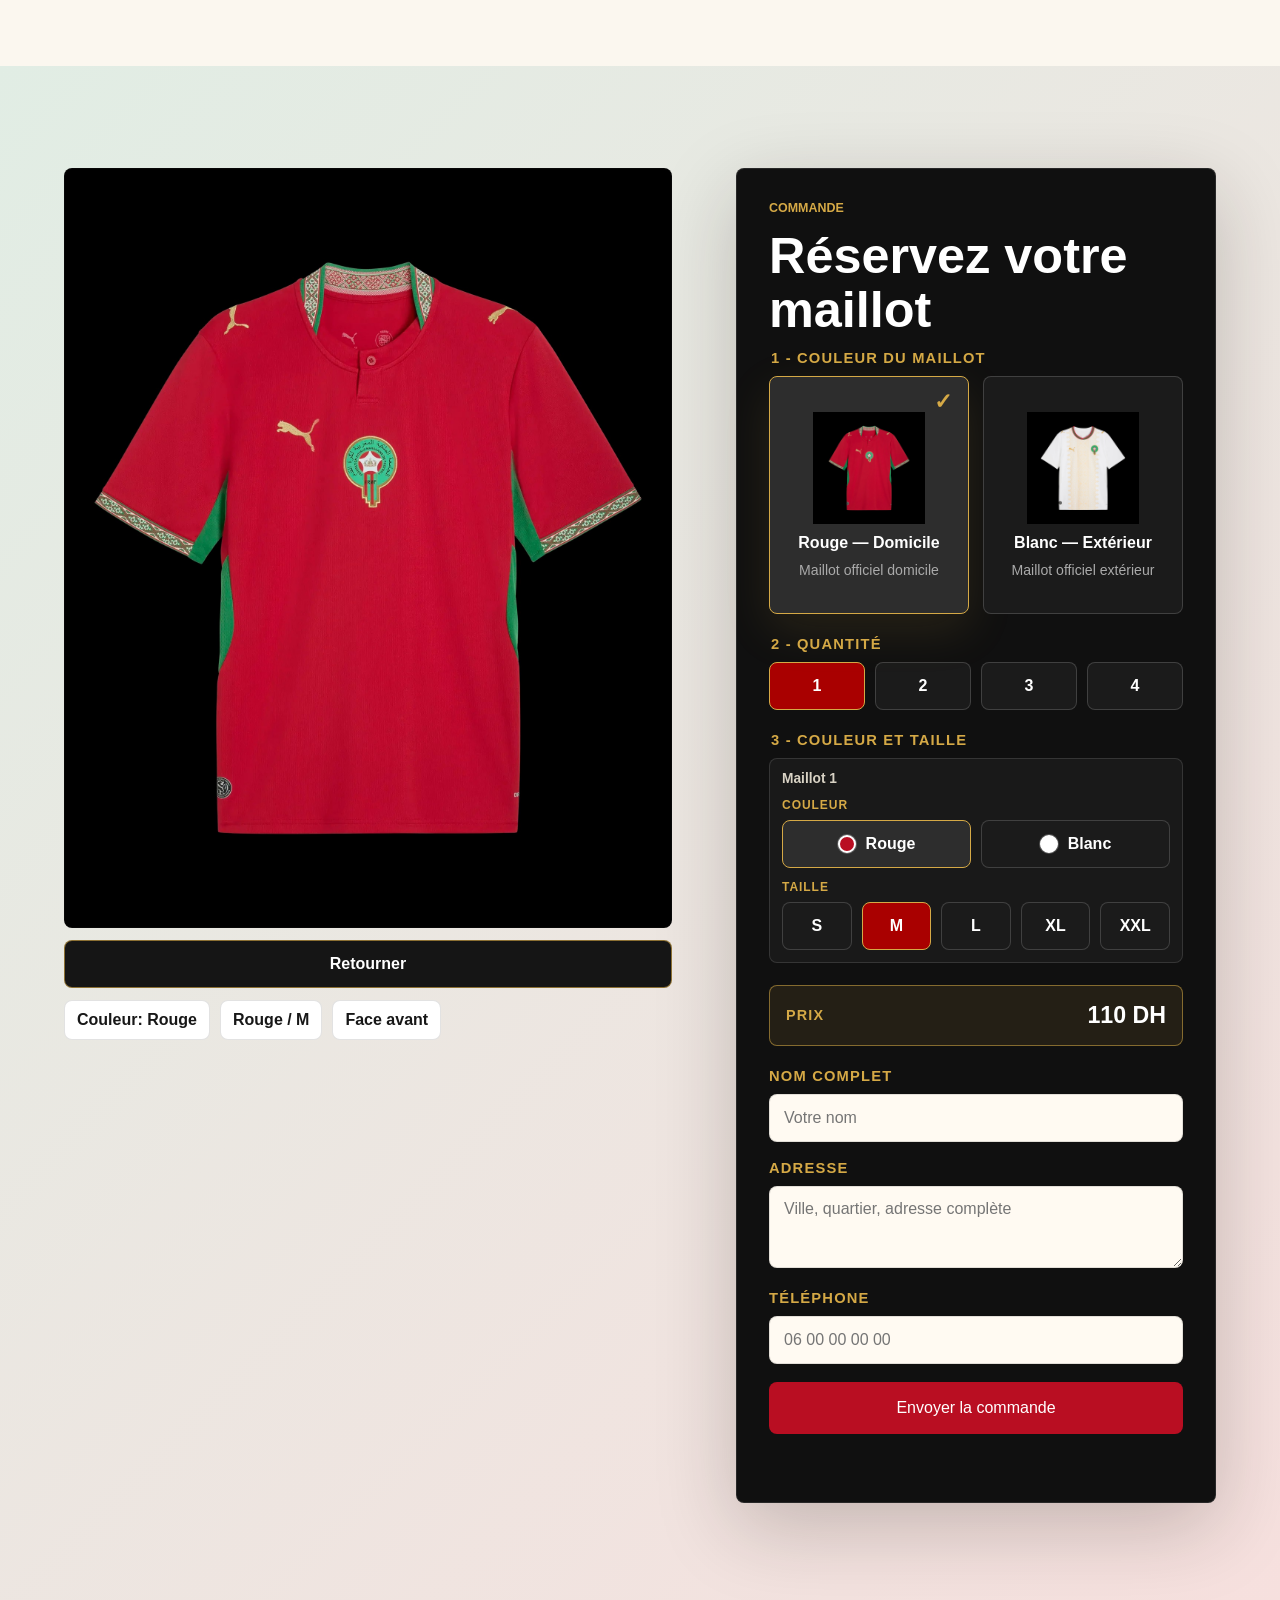
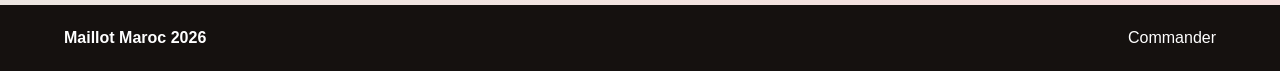
==== commit b2966244: "Add files via upload" ====
--- a/index.html
+++ b/index.html
@@ -43,8 +43,8 @@
           </p>
         </div>
         <div class="product-gallery" aria-label="Photos du maillot">
-            <img src="assets/maillot-rougee.jpg" alt="Maillot Maroc rouge, détail face avant" loading="lazy">
-            <img src="assets/maillot-blancc.jpg" alt="Maillot Maroc blanc, face avant" loading="lazy">
+            <img src="assets/maillot-rouge.jpg" alt="Maillot Maroc rouge, détail face avant" loading="lazy">
+            <img src="assets/maillot-blanc.jpg" alt="Maillot Maroc blanc, face avant" loading="lazy">
           <img src="assets/detail-rouge.jpg" alt="Détail du maillot rouge" loading="lazy">
         </div>
       </section>
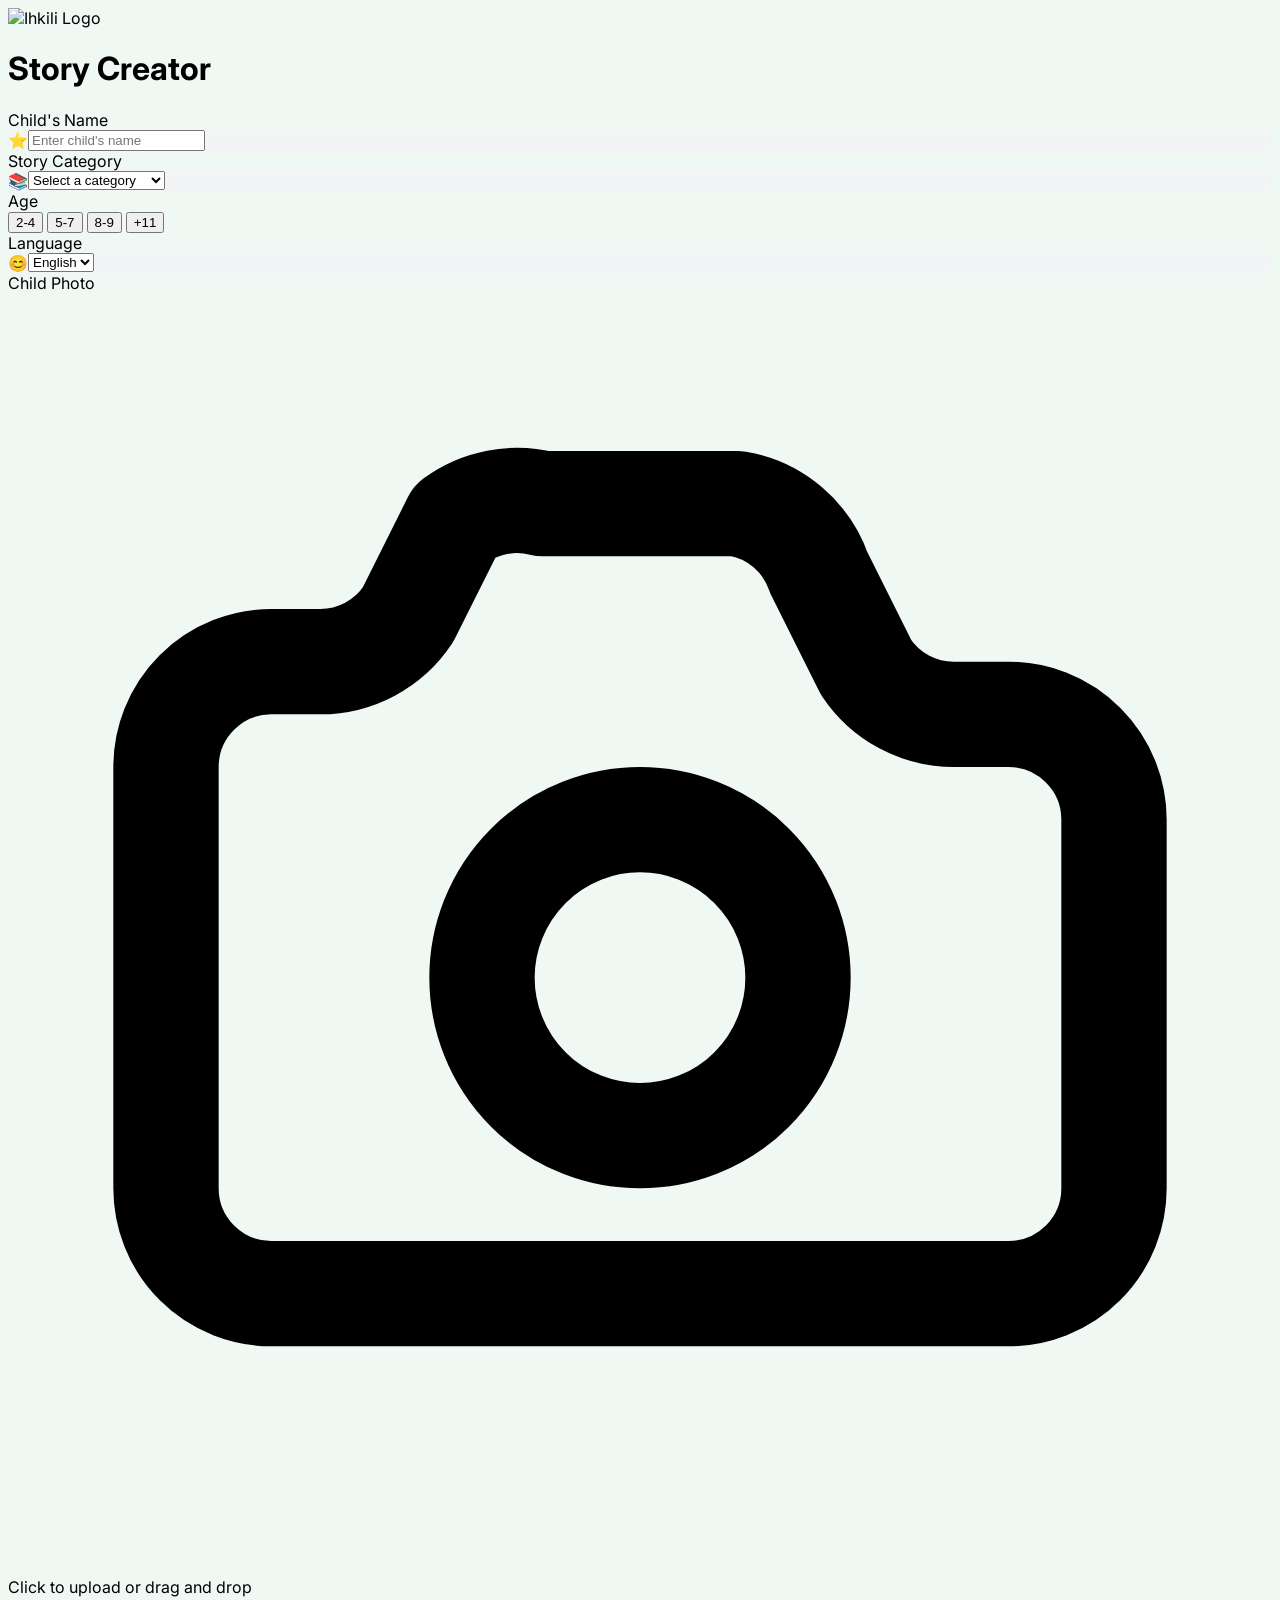
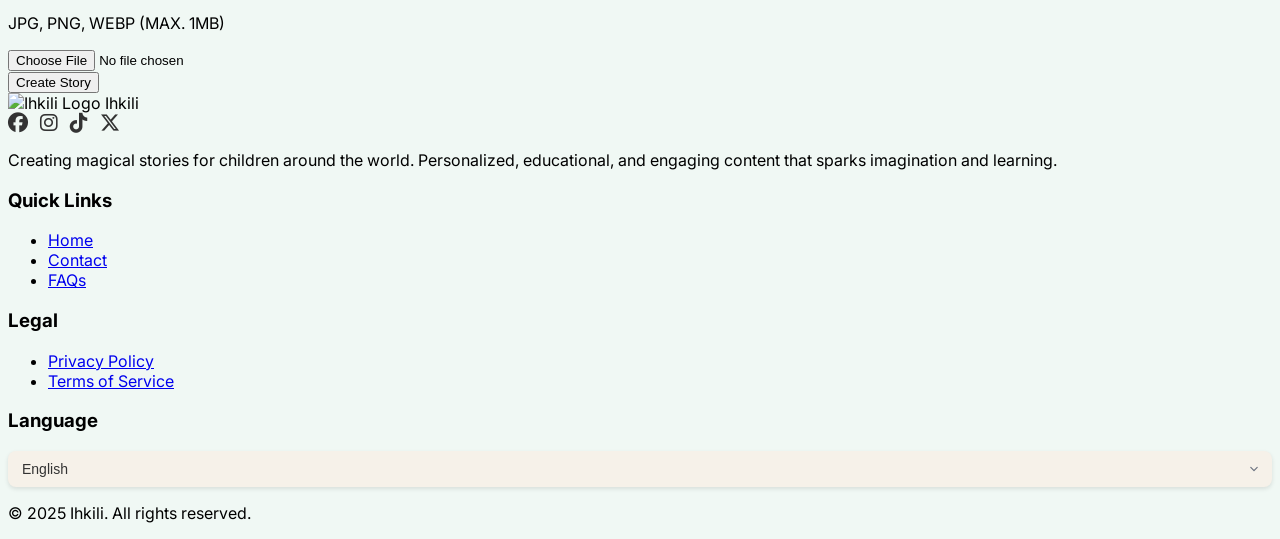
==== commit 9c355de2: "Add files via upload" ====
--- a/index.html
+++ b/index.html
@@ -1,146 +1,271 @@
-<!doctype html>
-<html lang="fr">
-  <head>
-    <meta charset="utf-8">
-    <meta name="viewport" content="width=device-width, initial-scale=1">
-    <title>Maillot Maroc 2026</title>
-    <meta name="description" content="Commander le maillot du Maroc 2026 en rouge ou blanc, tailles S à XXL.">
-    <link rel="stylesheet" href="style.css">
-  </head>
-  <body class="theme-red">
-    <header class="site-header" aria-label="En-tete">
-      <a class="brand" href="#commande" aria-label="Maillot Maroc 2026">
-        <span class="brand-mark">M</span>
-        <span>Maillot Maroc 2026</span>
-      </a>
-      <a class="header-action" href="#commande">Commander</a>
-    </header>
-
-    <main>
-      <section class="hero" aria-label="Présentation du maillot">
-        <div class="hero-bg" aria-hidden="true"></div>
-        <div class="hero-shade" aria-hidden="true"></div>
-        <div class="hero-content">
-          <p class="eyebrow">Rouge et blanc - Livraison au Maroc</p>
-          <h1>Maillot Maroc 2026</h1>
-          <p class="hero-copy">
-            Choisissez votre couleur, votre taille, puis laissez vos coordonnées pour confirmer la commande.
-          </p>
-          <div class="hero-actions">
-            <a class="primary-link" href="#commande">Commander maintenant</a>
-            <a class="ghost-link" href="#details">Voir les details</a>
-          </div>
-        </div>
-      </section>
-
-      <section class="product-band" id="details" aria-label="Détails produit">
-        <div class="product-copy">
-          <p class="section-kicker">Édition supporters</p>
-          <h2>Un design inspiré des couleurs du Maroc.</h2>
-          <p>
-            Disponible en rouge et en blanc, avec des tailles de S à XXL. Le formulaire envoie chaque commande
-            vers votre feuille Google Sheets après configuration.
-          </p>
-        </div>
-        <div class="product-gallery" aria-label="Photos du maillot">
-            <img src="assets/maillot-rouge.jpg" alt="Maillot Maroc rouge, détail face avant" loading="lazy">
-            <img src="assets/maillot-blanc.jpg" alt="Maillot Maroc blanc, face avant" loading="lazy">
-          <img src="assets/detail-rouge.jpg" alt="Détail du maillot rouge" loading="lazy">
-        </div>
-      </section>
-
-      <section class="order-section" id="commande" aria-label="Formulaire de commande">
-        <div class="order-preview" aria-live="polite">
-          <div class="preview-frame">
-            <img id="jerseyImage" src="assets/maillot-rouge.jpg" alt="Maillot Maroc rouge selectionne">
-          </div>
-          <button class="flip-button" type="button" id="flipPreviewButton" aria-label="Voir le dos du maillot">
-            Retourner
-          </button>
-          <div class="preview-caption">
-            <span id="selectedColorLabel">Couleur: Rouge</span>
-            <span id="selectedSizeLabel">Taille: M</span>
-            <span id="selectedSideLabel">Face avant</span>
-          </div>
-        </div>
-
-        <form class="order-form" id="orderForm">
-          <p class="section-kicker">Commande</p>
-          <h2>Réservez votre maillot</h2>
-
-          <fieldset>
-            <legend>1 - Couleur du maillot</legend>
-            <div class="option-grid color-options">
-              <label class="choice color-choice active" data-color="Rouge">
-                <input type="radio" name="couleur" value="Rouge" checked>
-                <span class="choice-check" aria-hidden="true">✓</span>
-                <span class="choice-image-wrap">
-                  <img src="assets/maillot-rouge.jpg" alt="" loading="lazy">
-                </span>
-                <span class="choice-title">Rouge — Domicile</span>
-                <span class="choice-subtitle">Maillot officiel domicile</span>
-              </label>
-              <label class="choice color-choice" data-color="Blanc">
-                <input type="radio" name="couleur" value="Blanc">
-                <span class="choice-check" aria-hidden="true">✓</span>
-                <span class="choice-image-wrap">
-                  <img src="assets/maillot-blanc.jpg" alt="" loading="lazy">
-                </span>
-                <span class="choice-title">Blanc — Extérieur</span>
-                <span class="choice-subtitle">Maillot officiel extérieur</span>
-              </label>
-            </div>
-          </fieldset>
-
-          <fieldset>
-            <legend>2 - Quantité</legend>
-            <div class="option-grid quantity-options">
-              <label class="choice active"><input type="radio" name="quantite" value="1" checked><span>1</span></label>
-              <label class="choice"><input type="radio" name="quantite" value="2"><span>2</span></label>
-              <label class="choice"><input type="radio" name="quantite" value="3"><span>3</span></label>
-              <label class="choice"><input type="radio" name="quantite" value="4"><span>4</span></label>
-            </div>
-          </fieldset>
-
-          <fieldset>
-            <legend>3 - Couleur et taille</legend>
-            <div class="size-groups" id="sizeGroups"></div>
-          </fieldset>
-
-          <div class="price-box" aria-live="polite">
-            <span>Prix</span>
-            <strong id="selectedPrice">110 DH</strong>
-          </div>
-          <input type="hidden" name="prix" value="110 DH">
-          <input type="hidden" name="couleurs" value="Rouge">
-          <input type="hidden" name="tailles" value="M">
-
-          <label class="field">
-            <span>Nom complet</span>
-            <input type="text" name="nom" autocomplete="name" required placeholder="Votre nom">
-          </label>
-
-          <label class="field">
-            <span>Adresse</span>
-            <textarea name="adresse" rows="3" autocomplete="street-address" required placeholder="Ville, quartier, adresse complète"></textarea>
-          </label>
-
-          <label class="field">
-            <span>Téléphone</span>
-            <input type="tel" name="telephone" autocomplete="tel" required inputmode="tel" placeholder="06 00 00 00 00">
-          </label>
-
-          <button class="submit-button" type="submit">Envoyer la commande</button>
-          <p class="form-status" id="formStatus" role="status"></p>
-        </form>
-      </section>
-    </main>
-
-    <footer class="site-footer">
-      <span>Maillot Maroc 2026</span>
-      <a href="#commande">Commander</a>
-    </footer>
-
-    <script src="script.js"></script>
-  </body>
-</html>
+<!DOCTYPE html>
+<html lang="en">
+
+<head>
+    <meta charset="UTF-8">
+    <meta name="viewport" content="width=device-width, initial-scale=1.0">
+    <title>Ihkili احكيلي</title>
+    <link rel="icon" type="image/png" sizes="32x32" href="image/favicon.png">
+    <script src="https://cdn.tailwindcss.com"></script>
+    <!-- Font Awesome CDN -->
+    <link rel="stylesheet" href="https://cdnjs.cloudflare.com/ajax/libs/font-awesome/6.5.1/css/all.min.css">
+    <!-- Custom CSS -->
+    <link rel="stylesheet" href="styles.css">
+</head>
+
+<body class="flex flex-col min-h-screen" lang="en">
+
+    <!-- Main Content -->
+    <div class="flex-1 flex items-center justify-center p-4">
+    <!-- Main Container Card -->
+    <div class="bg-white rounded-3xl shadow-2xl p-6 sm:p-8 w-full max-w-xl border border-gray-100">
+
+        <!-- Header with Logo, Text, and Language Buttons -->
+        <div class="flex items-center justify-between mb-6">
+            <div class="flex items-center mb-6">
+                <img src="image/Logo.png" alt="Ihkili Logo" class="w-12 h-12 mr-3">
+                <h1 class="text-3xl font-bold text-gray-800" data-key="header-title">Story Creator</h1>
+            </div>
+        </div>
+
+        <!-- The form tag now wraps all form fields to allow for submission -->
+        <!-- Replace the action URL with your unique URL from a form-to-email service like Formspree -->
+        <form action="https://formspree.io/f/your-form-id" method="POST">
+            <!-- Child's Name Input -->
+            <div class="mb-5">
+                <label class="block text-gray-600 font-medium mb-2 text-sm" for="child-name" data-key="child-name-label">Child's Name</label>
+                <div class="input-group">
+                    <div class="pl-4">
+                        <span role="img" aria-label="star" class="text-lg">⭐</span>
+                    </div>
+                    <input class="w-full p-3 bg-transparent rounded-lg text-gray-800 placeholder-gray-400 outline-none"
+                        type="text" id="child-name" name="child_name" data-key="child-name-placeholder" placeholder="Enter child's name">
+                </div>
+            </div>
+            
+            <!-- Story Category Dropdown -->
+            <div class="mb-5">
+                <label class="block text-gray-600 font-medium mb-2 text-sm" for="story-category" data-key="story-category-label">Story Category</label>
+                <div class="input-group relative">
+                    <div class="pl-4">
+                        <span role="img" aria-label="books" class="text-lg">📚</span>
+                    </div>
+                    <select
+                        class="appearance-none w-full p-3 bg-transparent rounded-lg text-gray-800 outline-none pr-8"
+                        name="story_category" id="story-category">
+                        <option value="" disabled selected data-key="select-category-option">Select a category</option>
+                        <option value="bedtime" data-key="bedtime-option">Bedtime Stories</option>
+                        <option value="adventure" data-key="adventure-option">Adventure Stories</option>
+                        <option value="animals" data-key="animals-option">Animal Stories</option>
+                        <option value="fairytales" data-key="fairytales-option">Fairy Tales</option>
+                        <option value="islamic" data-key="islamic-option">Islamic Stories</option>
+                        <option value="funny" data-key="funny-option">Funny Stories</option>
+                        <option value="family" data-key="family-option">Family Stories</option>
+                        <option value="educational" data-key="educational-option">Educational Stories</option>
+                    </select>
+                    <div class="absolute inset-y-0 right-0 flex items-center px-4 pointer-events-none">
+                        <svg class="w-5 h-5 text-gray-400" fill="none" stroke="currentColor" viewBox="0 0 24 24"
+                            xmlns="http://www.w3.org/2000/svg">
+                            <path stroke-linecap="round" stroke-linejoin="round" stroke-width="2" d="M19 9l-7 7-7-7"></path>
+                        </svg>
+                    </div>
+                </div>
+            </div>
+
+
+            <!-- Story Images Section -->
+            <div class="mb-5">
+                <div class="story-image-container grid grid-cols-2 sm:grid-cols-3 md:grid-cols-4 gap-4" data-category="bedtime" style="display: none;">                
+                  <!-- Book 1 -->
+                  <div class="text-center">
+                    <img src="image/Prince ADAM and the Shining Flower.png" 
+                         alt="Prince ADAM and the Shining Flower" 
+                         class="w-full h-auto rounded-lg story-image" 
+                         data-value="Prince ADAM and the Shining Flower" 
+                         data-alt-key="Prince-ADAM-and-the-Shining-Flower-alt">
+                    <p class="mt-2 text-sm font-medium text-gray-700">Prince ADAM and the Shining Flower</p>
+                  </div>
+                
+                  <!-- Book 2 -->
+                  <div class="text-center">
+                    <img src="image/AYOUB Explores the World of Jobs.png" 
+                         alt="AYOUB Explores the World of Jobs" 
+                         class="w-full h-auto rounded-lg story-image" 
+                         data-value="AYOUB Explores the World of Jobs" 
+                         data-alt-key="ayoub-explores-world-jobs-alt">
+                    <p class="mt-2 text-sm font-medium text-gray-700">AYOUB Explores the World of Jobs</p>
+                  </div>
+                
+                  <!-- Book 3 -->
+                  <div class="text-center">
+                    <img src="image/ZINEB and the Moon.png" 
+                         alt="ZINEB and the Moon" 
+                         class="w-full h-auto rounded-lg story-image" 
+                         data-value="ZINEB and the Moon" 
+                         data-alt-key="zineb-and-the-moon-alt">
+                    <p class="mt-2 text-sm font-medium text-gray-700">ZINEB and the Moon</p>
+                  </div>
+                
+                </div>
+                
+                <div class="story-image-container grid grid-cols-2 sm:grid-cols-3 md:grid-cols-4 gap-4" data-category="adventure" style="display: none;">
+                    <img src="https://placehold.co/100x100/d1fae5/374151?text=Dream+Gardens" alt="Dream Gardens" class="w-full h-auto rounded-lg story-image" data-value="Dream Gardens" data-alt-key="dream-gardens-alt">
+                    <img src="https://placehold.co/100x100/a7f3d0/374151?text=Space+Explorers" alt="Space Explorers" class="w-full h-auto rounded-lg story-image" data-value="Space Explorers" data-alt-key="space-explorers-alt">
+                    <img src="https://placehold.co/100x100/6ee7b7/374151?text=Epic+Quests" alt="Epic Quests" class="w-full h-auto rounded-lg story-image" data-value="Epic Quests" data-alt-key="epic-quests-alt">
+                </div>
+                <div class="story-image-container grid grid-cols-2 sm:grid-cols-3 md:grid-cols-4 gap-4" data-category="animals" style="display: none;">
+                    <img src="https://placehold.co/100x100/c7d2fe/374151?text=Animal+Friends" alt="Animal Friends" class="w-full h-auto rounded-lg story-image" data-value="Animal Friends" data-alt-key="animal-friends-alt">
+                    <img src="https://placehold.co/100x100/a5b4fc/374151?text=Jungle+Secrets" alt="Jungle Secrets" class="w-full h-auto rounded-lg story-image" data-value="Jungle Secrets" data-alt-key="jungle-secrets-alt">
+                </div>
+                <div class="story-image-container grid grid-cols-2 sm:grid-cols-3 md:grid-cols-4 gap-4" data-category="fairytales" style="display: none;">
+                    <img src="https://placehold.co/100x100/fbcfe8/374151?text=Little+Superheroes" alt="Little Superheroes" class="w-full h-auto rounded-lg story-image" data-value="Little Superheroes" data-alt-key="little-superheroes-alt-2">
+                    <img src="https://placehold.co/100x100/f9a8d4/374151?text=Knights+%26+Princesses" alt="Knights & Princesses" class="w-full h-auto rounded-lg story-image" data-value="Knights & Princesses" data-alt-key="knights-and-princesses-alt">
+                    <img src="https://placehold.co/100x100/f472b6/374151?text=Ocean+Treasures" alt="Ocean Treasures" class="w-full h-auto rounded-lg story-image" data-value="Ocean Treasures" data-alt-key="ocean-treasures-alt">
+                </div>
+                <div class="story-image-container text-gray-500 text-center py-8" data-category="islamic" style="display: none;">
+                    <span data-key="islamic-placeholder">Please provide images for Islamic Stories.</span>
+                </div>
+                <div class="story-image-container text-gray-500 text-center py-8" data-category="funny" style="display: none;">
+                    <span data-key="funny-placeholder">Please provide images for Funny Stories.</span>
+                </div>
+                <div class="story-image-container text-gray-500 text-center py-8" data-category="family" style="display: none;">
+                    <span data-key="family-placeholder">Please provide images for Family Stories.</span>
+                </div>
+                <div class="story-image-container text-gray-500 text-center py-8" data-category="educational" style="display: none;">
+                    <span data-key="educational-placeholder">Please provide images for Educational Stories.</span>
+                </div>
+                <input type="hidden" name="story_image" id="story-image-input">
+            </div>
+
+            <!-- Age Options -->
+            <div class="mb-5">
+                <label class="block text-gray-600 font-medium mb-2 text-sm" data-key="age-label">Age</label>
+                <div class="flex flex-wrap gap-3">
+                    <button type="button" class="age-option bg-blue-50 text-blue-800 font-medium py-2 px-6 rounded-full transition-all duration-200 ease-in-out" data-value="2-4">2-4</button>
+                    <button type="button" class="age-option bg-pink-50 text-pink-800 font-medium py-2 px-6 rounded-full transition-all duration-200 ease-in-out" data-value="5-7">5-7</button>
+                    <button type="button" class="age-option bg-green-50 text-green-800 font-medium py-2 px-6 rounded-full transition-all duration-200 ease-in-out" data-value="8-9">8-9</button>
+                    <button type="button" class="age-option bg-yellow-50 text-yellow-800 font-medium py-2 px-6 rounded-full transition-all duration-200 ease-in-out" data-value="+11">+11</button>
+                    <input type="hidden" name="age" id="age-input">
+                </div>
+            </div>
+
+            <!-- Language Select -->
+            <div class="mb-5">
+                <label class="block text-gray-600 font-medium mb-2 text-sm" for="language" data-key="language-label">Language</label>
+                <div class="input-group relative">
+                    <div class="pl-4">
+                        <span role="img" aria-label="happy face" class="text-lg">😊</span>
+                    </div>
+                    <select class="appearance-none w-full p-3 bg-transparent rounded-lg text-gray-800 outline-none pr-8"
+                        id="language" name="language">
+                        <option value="english" data-key="english-option">English</option>
+                        <option value="french" data-key="french-option">French</option>
+                        <option value="arabic" data-key="arabic-option">Arabic</option>
+                    </select>
+                    <div class="absolute inset-y-0 right-0 flex items-center px-4 pointer-events-none">
+                        <svg class="w-5 h-5 text-gray-400" fill="none" stroke="currentColor" viewBox="0 0 24 24"
+                            xmlns="http://www.w3.org/2000/svg">
+                            <path stroke-linecap="round" stroke-linejoin="round" stroke-width="2" d="M19 9l-7 7-7-7"></path>
+                        </svg>
+                    </div>
+                </div>
+            </div>
+
+            <!-- Child Photo Upload -->
+            <div class="mb-6">
+                <label class="block text-gray-600 font-medium mb-2 text-sm" for="child-photo" data-key="child-photo-label">Child Photo</label>
+                <div class="flex items-center justify-center w-full">
+                    <label for="child-photo"
+                        class="flex flex-col items-center justify-center w-full h-32 border-2 border-dashed border-gray-300 rounded-2xl cursor-pointer bg-gray-50 hover:bg-gray-100 transition-colors duration-200">
+                        <div class="flex flex-col items-center justify-center pt-5 pb-6">
+                            <svg class="w-8 h-8 mb-4 text-gray-500" fill="none" stroke="currentColor"
+                                viewBox="0 0 24 24" xmlns="http://www.w3.org/2000/svg">
+                                <path stroke-linecap="round" stroke-linejoin="round" stroke-width="2"
+                                    d="M3 9a2 2 0 012-2h.93a2 2 0 001.664-.89l.894-1.788A2 2 0 0110.155 4h3.69A2 2 0 0115.4 5.322l.894 1.788a2 2 0 001.664.89H19a2 2 0 012 2v7a2 2 0 01-2 2H5a2 2 0 01-2-2V9z">
+                                </path>
+                                <path stroke-linecap="round" stroke-linejoin="round" stroke-width="2"
+                                    d="M15 13a3 3 0 11-6 0 3 3 0 016 0z"></path>
+                            </svg>
+                            <p class="mb-2 text-sm text-gray-500" data-key="upload-text">
+                                <span class="font-semibold" data-key="click-to-upload">Click to upload</span> or drag and drop
+                            </p>
+                            <p class="text-xs text-gray-500" data-key="file-type-info">JPG, PNG, WEBP (MAX. 1MB)</p>
+                        </div>
+                        <input id="child-photo" type="file" class="hidden" accept=".jpg, .png, .webp" name="child_photo" />
+                    </label>
+                </div>
+            </div>
+
+            <!-- Submit Button -->
+            <button type="submit"
+                class="w-full py-4 text-lg font-bold text-white bg-indigo-500 rounded-full hover:bg-indigo-600 transition-colors duration-200 shadow-md" data-key="submit-button">
+                Create Story
+            </button>
+        </form>
+
+        </div>
+    </div>
+
+    <!-- Footer -->
+    <footer class="bg-white text-gray-800 py-12 border-t border-gray-200 w-full">
+        <div class="max-w-7xl mx-auto px-4 sm:px-6 lg:px-8">
+            <div class="grid grid-cols-1 md:grid-cols-5 gap-8">
+                <div class="col-span-1 md:col-span-2">
+                    <div class="flex items-center mb-4">
+                        <img src="image/Logo.png" alt="Ihkili Logo" class="w-8 h-8 mr-2">
+                        <span class="text-xl font-bold text-gray-900">Ihkili</span>
+                    </div>
+                    <div class="social-icons mb-4">
+                        <a href="https://www.facebook.com/ihkilii/" class="social-icon-link" target="_blank" rel="noopener noreferrer">
+                            <i class="fab fa-facebook"></i>
+                        </a>
+                        <a href="https://www.instagram.com/ihkilii/" class="social-icon-link" target="_blank" rel="noopener noreferrer">
+                            <i class="fab fa-instagram"></i>
+                        </a>
+                        <a href="https://tiktok.com" class="social-icon-link" target="_blank" rel="noopener noreferrer">
+                            <i class="fab fa-tiktok"></i>
+                        </a>
+                        <a href="https://x.com" class="social-icon-link" target="_blank" rel="noopener noreferrer">
+                            <i class="fab fa-x-twitter"></i>
+                        </a>
+                    </div>
+                    <p class="text-gray-600 mb-4">Creating magical stories for children around the world. Personalized, educational, and engaging content that sparks imagination and learning.</p>
+                </div>
+                <div>
+                    <h3 class="text-lg font-semibold mb-4 text-gray-900">Quick Links</h3>
+                    <ul class="space-y-2">
+                        <li><a href="index.html" class="text-gray-600 hover:text-indigo-600 transition-colors">Home</a></li>
+                        <li><a href="contact.html" class="text-gray-600 hover:text-indigo-600 transition-colors">Contact</a></li>
+                        <li><a href="faqs.html" class="text-gray-600 hover:text-indigo-600 transition-colors">FAQs</a></li>
+                    </ul>
+                </div>
+                <div>
+                    <h3 class="text-lg font-semibold mb-4 text-gray-900">Legal</h3>
+                    <ul class="space-y-2">
+                        <li><a href="privacy-policy.html" class="text-gray-600 hover:text-indigo-600 transition-colors">Privacy Policy</a></li>
+                        <li><a href="terms.html" class="text-gray-600 hover:text-indigo-600 transition-colors">Terms of Service</a></li>
+                    </ul>
+                </div>
+                <div>
+                    <h3 class="text-lg font-semibold mb-4 text-gray-900">Language</h3>
+                    <div class="footer-language-select">
+                        <select class="footer-language-dropdown" id="footer-language">
+                            <option value="english">English</option>
+                            <option value="french">French</option>
+                            <option value="arabic">Arabic</option>
+                        </select>
+                    </div>
+                </div>
+            </div>
+            <div class="border-t border-gray-200 mt-8 pt-8 text-center">
+                <p class="text-gray-600">&copy; 2025 Ihkili. All rights reserved.</p>
+            </div>
+        </div>
+    </footer>
+
+    <!-- Custom JavaScript -->
+    <script src="script.js"></script>
+
+</body>
+
+</html>
--- a/styles.css
+++ b/styles.css
@@ -0,0 +1,135 @@
+@import url('https://fonts.googleapis.com/css2?family=Inter:wght@400;500;600;700&display=swap');
+@import url('https://fonts.googleapis.com/css2?family=Cairo:wght@400;700&display=swap');
+
+body {
+    font-family: 'Inter', sans-serif;
+    background-color: #f0f8f4;
+
+    background-size: 40px 40px;
+}
+
+body[lang="ar"] {
+    font-family: 'Cairo', sans-serif;
+    direction: rtl;
+}
+
+.selected-age {
+    background-color: #6366f1;
+    color: white;
+    box-shadow: 0 4px 6px -1px rgb(0 0 0 / 0.1), 0 2px 4px -2px rgb(0 0 0 / 0.1);
+    transform: translateY(-2px);
+}
+
+.input-group {
+    display: flex;
+    align-items: center;
+    border-radius: 12px;
+    background-color: #f3f4f6;
+    transition: all 0.2s ease-in-out;
+}
+
+.input-group:focus-within {
+    background-color: white;
+    box-shadow: 0 0 0 2px #c7d2fe, 0 0 0 4px #a5b4fc;
+}
+
+.book-cover {
+    transition: transform 0.2s, box-shadow 0.2s;
+    cursor: pointer;
+}
+
+.selected-cover {
+    outline: 4px solid #6366f1;
+    outline-offset: 4px;
+    box-shadow: 0 10px 15px -3px rgba(0, 0, 0, 0.1), 0 4px 6px -2px rgba(0, 0, 0, 0.05);
+    transform: scale(1.05);
+}
+
+.story-image {
+    transition: transform 0.2s, box-shadow 0.2s;
+    cursor: pointer;
+}
+
+.selected-story-image {
+    outline: 4px solid #6366f1;
+    outline-offset: 4px;
+    box-shadow: 0 10px 15px -3px rgba(0, 0, 0, 0.1), 0 4px 6px -2px rgba(0, 0, 0, 0.05);
+    transform: scale(1.05);
+}
+
+/* Social Media Icons */
+.social-icons {
+    display: flex;
+    align-items: center;
+}
+
+.social-icon-link {
+    margin-right: 12px;
+    color: #333;
+    text-decoration: none;
+    transition: color 0.3s ease;
+}
+
+.social-icon-link:last-child {
+    margin-right: 0;
+}
+
+.social-icon-link i {
+    font-size: 20px;
+}
+
+.social-icon-link:hover {
+    color: #6366f1;
+}
+
+/* Footer Language Dropdown */
+.footer-language-select {
+    position: relative;
+}
+
+.footer-language-dropdown {
+    appearance: none;
+    -webkit-appearance: none;
+    -moz-appearance: none;
+    width: 100%;
+    padding: 8px 12px;
+    background-color: #f6f1e9;
+    border: 2px solid transparent;
+    border-radius: 8px;
+    font-size: 14px;
+    color: #333;
+    cursor: pointer;
+    transition: all 0.3s ease;
+    box-shadow: 0 2px 4px rgba(0, 0, 0, 0.1);
+    background-image: url("data:image/svg+xml,%3csvg xmlns='http://www.w3.org/2000/svg' fill='none' viewBox='0 0 20 20'%3e%3cpath stroke='%236b7280' stroke-linecap='round' stroke-linejoin='round' stroke-width='1.5' d='m6 8 4 4 4-4'/%3e%3c/svg%3e");
+    background-repeat: no-repeat;
+    background-position: right 8px center;
+    background-size: 16px;
+    padding-right: 32px;
+}
+
+.footer-language-dropdown:hover {
+    border-color: #3BB273;
+    box-shadow: 0 4px 8px rgba(0, 0, 0, 0.15);
+    transform: translateY(-1px);
+}
+
+.footer-language-dropdown:focus {
+    outline: none;
+    border-color: #3BB273;
+    box-shadow: 0 0 0 3px rgba(59, 178, 115, 0.1);
+}
+
+.footer-language-dropdown option {
+    background-color: #f6f1e9;
+    color: #333;
+    padding: 8px;
+}
+
+/* Mobile responsiveness for footer language dropdown */
+@media (max-width: 768px) {
+    .footer-language-dropdown {
+        font-size: 16px; /* Prevents zoom on iOS */
+        padding: 10px 12px;
+    }
+}
